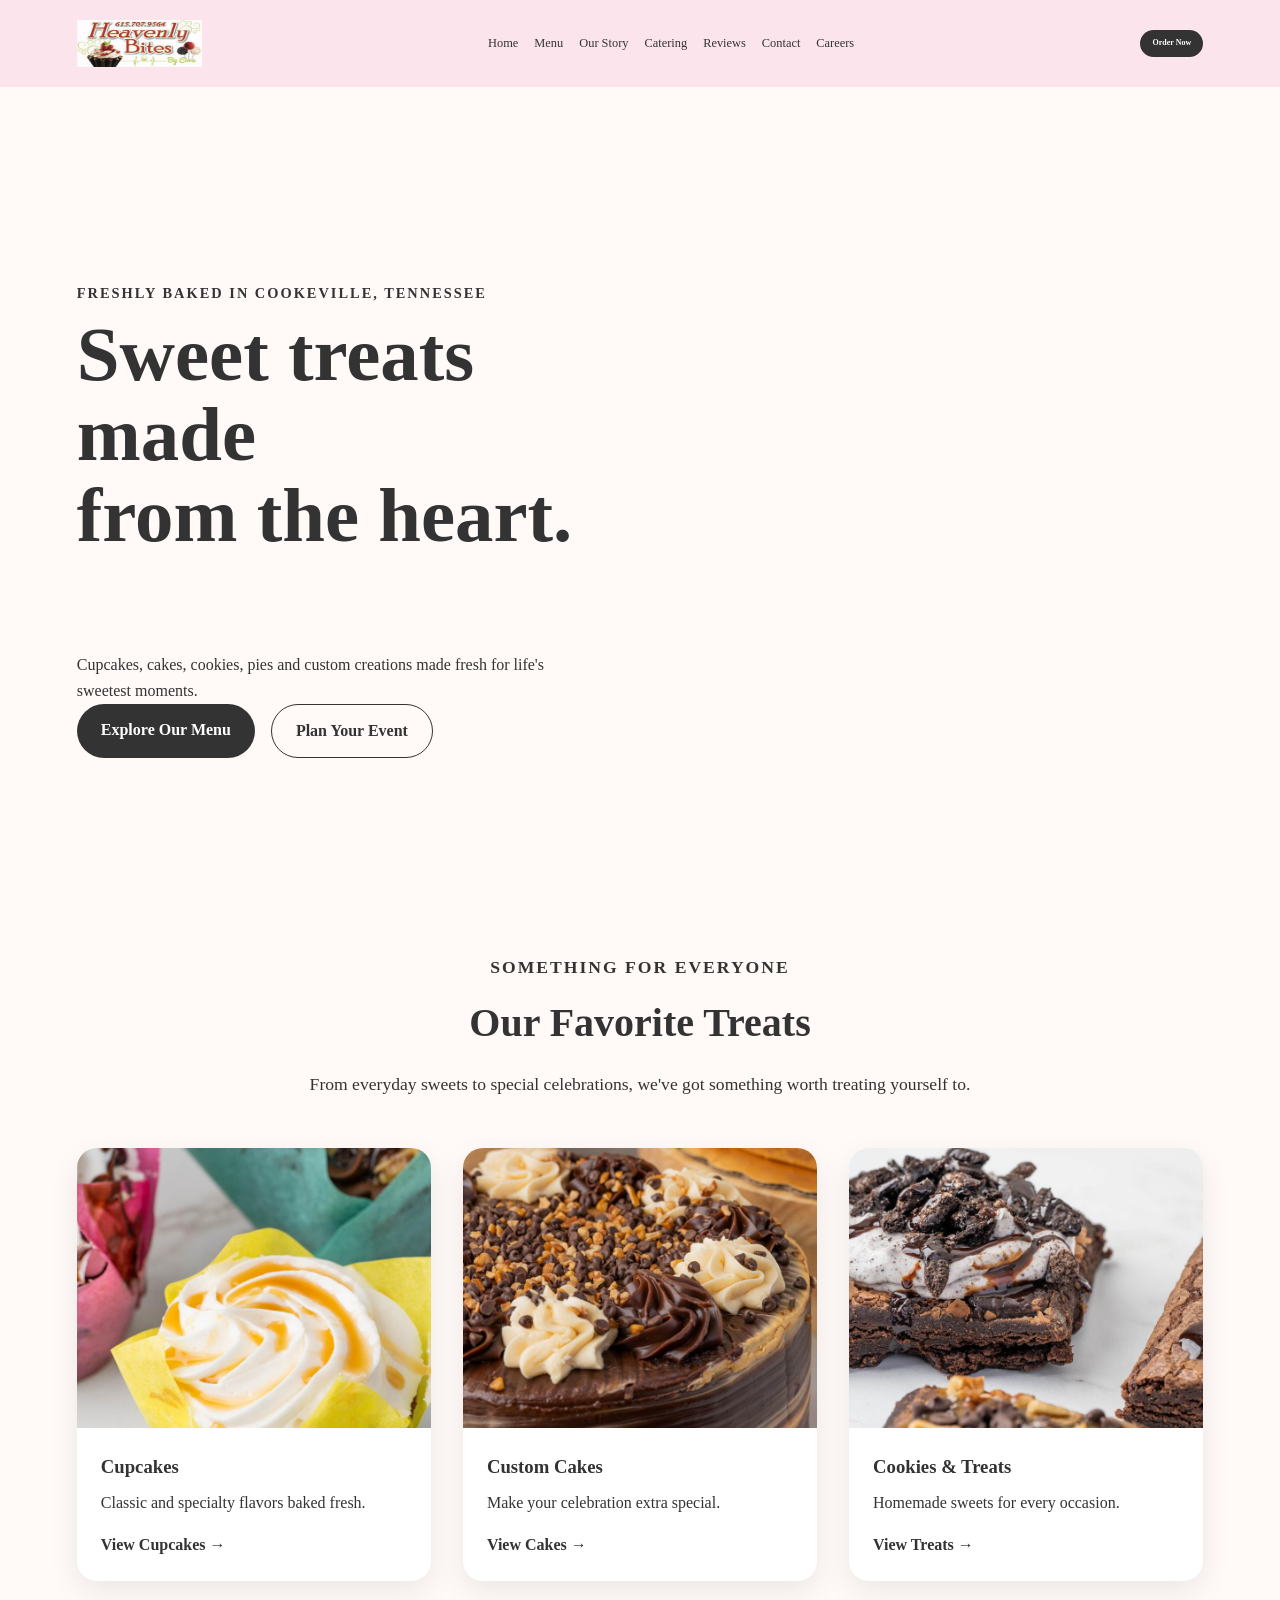
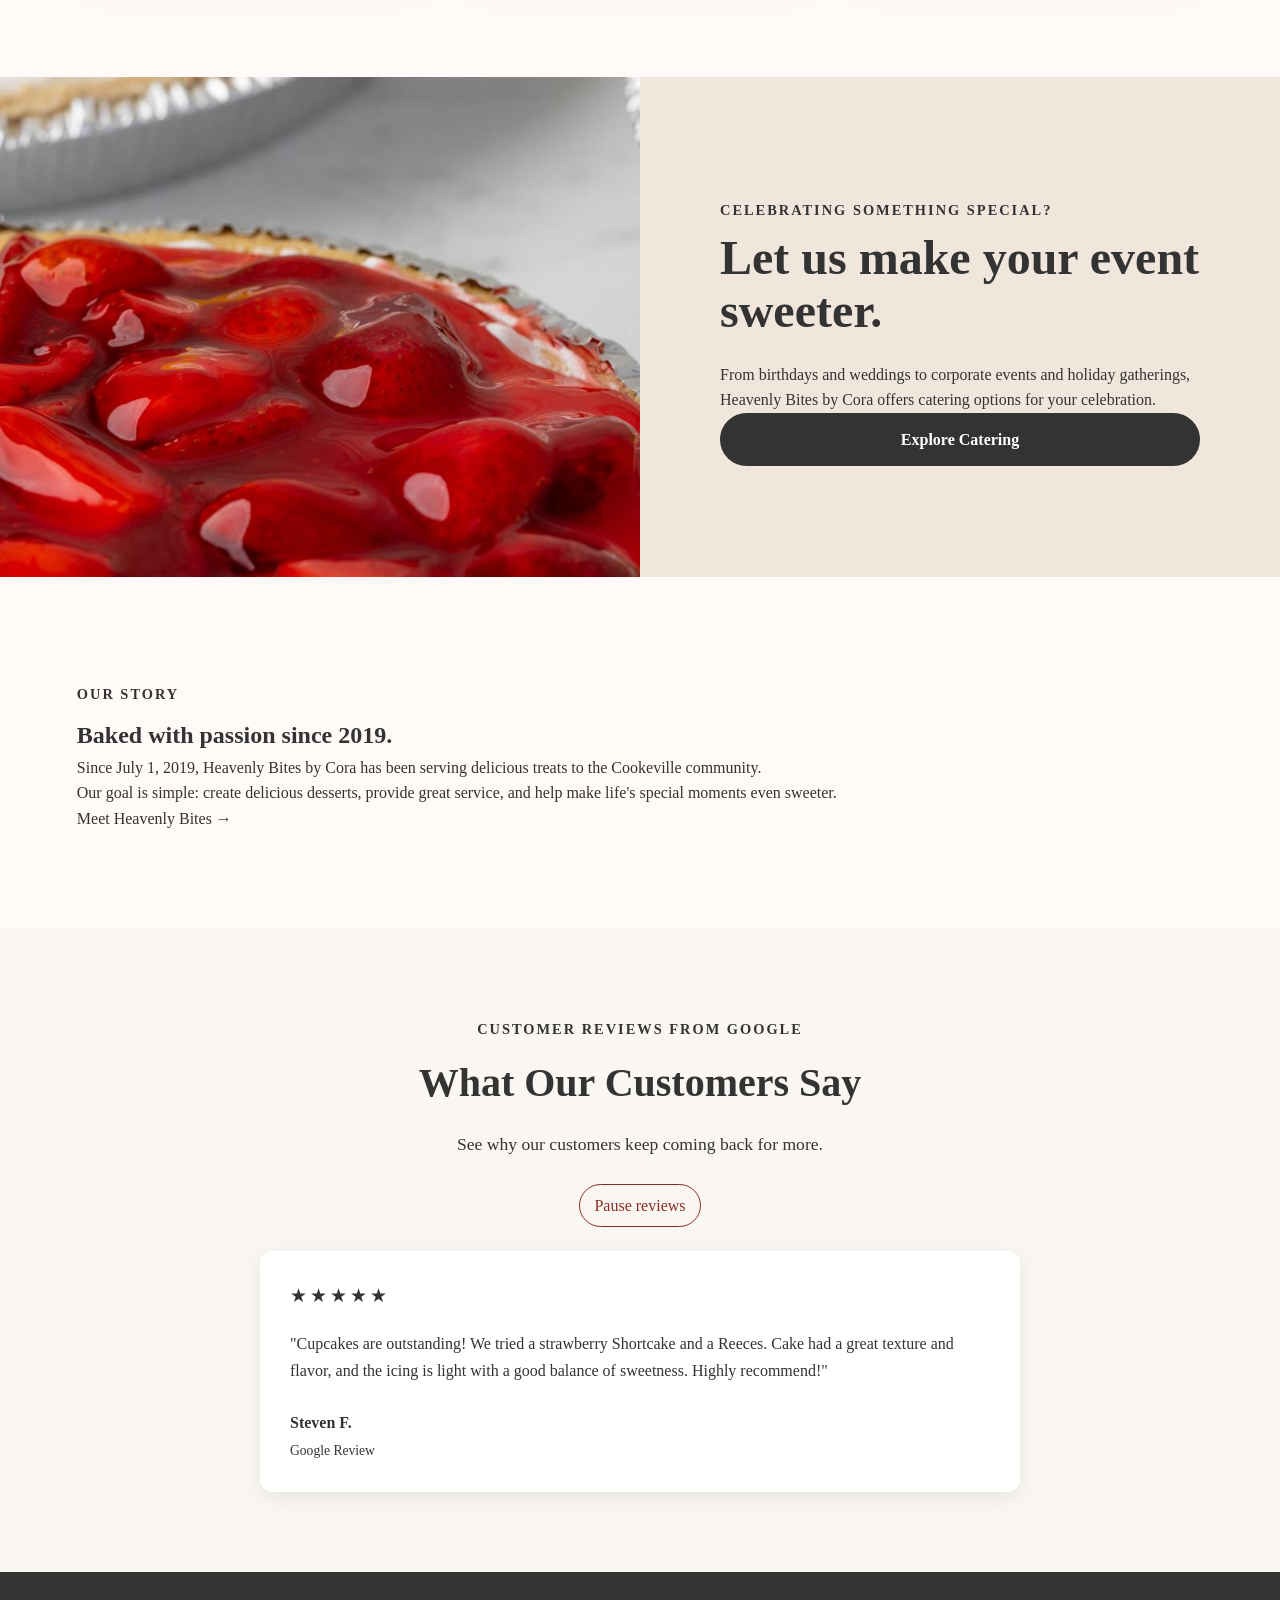
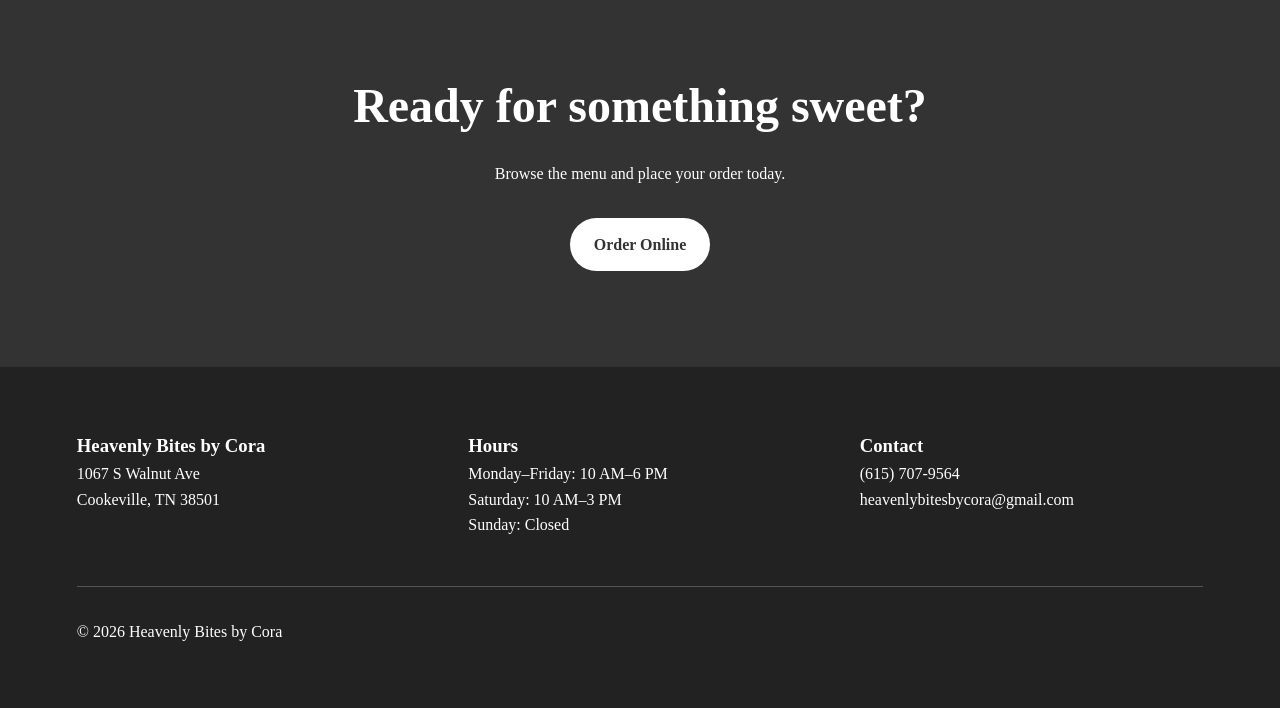
==== index.html @ 3975b00e "UX updated" ====
<!doctype html>
<html lang="en">
  <head>
    <meta charset="UTF-8" />
    <meta name="viewport" content="width=device-width, initial-scale=1.0" />
    <title>Heavenly Bites by Cora | Cookeville, TN</title>
    <meta
      name="description"
      content="Fresh cupcakes, cakes, cookies, pies and custom desserts from Heavenly Bites by Cora in Cookeville, Tennessee."
    />
    <link rel="stylesheet" href="css/style.css" />
  </head>
  <body>
    <!-- Navigation -->
    <header class="navbar">
      <a href="index.html" class="logo">
        <img src="assets/images/logo-1.png" alt="Heavenly Bites by Cora Logo" />
      </a>
      <button class="menu-button" aria-label="Open navigation menu">☰</button>
      <nav>
        <a href="index.html" class="active">Home</a>
        <a href="menu.html">Menu</a>
        <a href="about.html">Our Story</a>
        <a href="catering.html">Catering</a>
        <a href="index.html#reviews">Reviews</a>
        <a href="index.html#contact">Contact</a>
        <a href="careers.html">Careers</a>
      </nav>
      <a href="menu.html" class="btn btn-primary">Order Now</a>
    </header>
    <!-- Hero Section -->
    <main>
      <section class="hero">
        <div class="hero-content">
          <p class="eyebrow">Freshly baked in Cookeville, Tennessee</p>
          <h1>
            Sweet treats made
            <span>from the heart.</span>
          </h1>
          <p>
            Cupcakes, cakes, cookies, pies and custom creations made fresh for
            life's sweetest moments.
          </p>
          <div class="hero-buttons">
            <a href="#menu" class="btn btn-primary"> Explore Our Menu </a>
            <a href="#catering" class="btn btn-secondary"> Plan Your Event </a>
          </div>
        </div>
        <div class="hero-image">
          <video autoplay muted loop playsinline>
            <source src="assets/videos/hero.mp4.mp4" type="video/mp4" />
            Your browser does not support the video tag.
          </video>
        </div>
      </section>
      <!-- Featured Products -->
      <section id="menu" class="section">
        <div class="section-heading">
          <p class="eyebrow">Something for everyone</p>
          <h2>Our Favorite Treats</h2>
          <p>
            From everyday sweets to special celebrations, we've got something
            worth treating yourself to.
          </p>
        </div>
        <div class="product-grid">
          <article class="product-card">
            <img src="/assets/images/cupcake-image-1.jpg" alt="Assorted cupcakes" />
            <div class="product-content">
              <h3>Cupcakes</h3>
              <p>Classic and specialty flavors baked fresh.</p>
              <a href="menu.html"> View Cupcakes → </a>
            </div>
          </article>
          <article class="product-card">
            <img src="/assets/images/resese-cake-1.jpg" alt="Decorated celebration cake" />
            <div class="product-content">
              <h3>Custom Cakes</h3>
              <p>Make your celebration extra special.</p>
              <a href="menu.html"> View Cakes → </a>
            </div>
          </article>
          <article class="product-card">
            <img src="/assets/images/cookies-img-1.jpg" alt="Fresh bakery cookies" />
            <div class="product-content">
              <h3>Cookies & Treats</h3>
              <p>Homemade sweets for every occasion.</p>
              <a href="menu.html"> View Treats → </a>
            </div>
          </article>
        </div>
      </section>
      <!-- Catering -->
      <section id="catering" class="catering">
        <div class="catering-image">
          <img
            src="/assets/images/cherry-cheesecake-1.jpg"
            alt="Desserts prepared for a catered event"
          />
        </div>
        <div class="catering-content">
          <p class="eyebrow">Celebrating something special?</p>
          <h2>Let us make your event sweeter.</h2>
          <p>
            From birthdays and weddings to corporate events and holiday
            gatherings, Heavenly Bites by Cora offers catering options for your
            celebration.
          </p>
          <a href="catering.html" class="btn btn-primary"> Explore Catering </a>
        </div>
      </section>
      <!-- Our Story -->
      <section id="about" class="about section">
        <div class="about-content">
          <p class="eyebrow">Our Story</p>
          <h2>Baked with passion since 2019.</h2>
          <p>
            Since July 1, 2019, Heavenly Bites by Cora has been serving
            delicious treats to the Cookeville community.
          </p>
          <p>
            Our goal is simple: create delicious desserts, provide great
            service, and help make life's special moments even sweeter.
          </p>
          <a href="about.html"> Meet Heavenly Bites → </a>
        </div>
      </section>
      <!-- Reviews -->
 <section class="reviews" id="reviews">
    <div class="reviews-container">

        <div class="section-heading">
            <span class="eyebrow">Customer Reviews from Google</span>
            <h2>What Our Customers Say</h2>
            <p>See why our customers keep coming back for more.</p>
        </div>

        <div class="reviews-grid">

            <article class="review-card">
                <div class="stars" aria-label="5 out of 5 stars">
                    ★★★★★
                </div>

                <p class="review-text">
                    "Cupcakes are outstanding! We tried a strawberry
                    Shortcake and a Reeces. Cake had a great texture
                    and flavor, and the icing is light with a good
                    balance of sweetness. Highly recommend!"
                </p>

                <div class="review-author">
                    <strong>Steven F.</strong>
                    <span>Google Review</span>
                </div>
            </article>


            <article class="review-card">
                <div class="stars" aria-label="5 out of 5 stars">
                    ★★★★★
                </div>

                <p class="review-text">
                    "So fresh, SO good, great prices and service!
                    Strawberry cheesecake and apple crisp mini pie
                    exceeded our expectations - cannot wait to try
                    the cupcakes."
                </p>

                <div class="review-author">
                    <strong>Barbara P.</strong>
                    <span>Google Review</span>
                </div>
            </article>


            <article class="review-card">
                <div class="stars" aria-label="5 out of 5 stars">
                    ★★★★★
                </div>

                <p class="review-text">
                    "This place is awesome! You have to be aware or
                    you will drive right past it. The cupcakes are
                    absolutely delicious. Light and fluffy with just
                    the right amount of icing. My new secret getaway."
                </p>

                <div class="review-author">
                    <strong>Furlandus J.</strong>
                    <span>Google Review</span>
                </div>
            </article>


            <article class="review-card">
                <div class="stars" aria-label="5 out of 5 stars">
                    ★★★★★
                </div>

                <p class="review-text">
                    "We've only had the cupcakes there so far and they
                    are AMAZING!! Super clean space with a huge variety
                    of yummy treats! My daughter and I met the owner and
                    her mom. Super sweet ladies! We will def be back!"
                </p>

                <div class="review-author">
                    <strong>Jill W.</strong>
                    <span>Google Review</span>
                </div>
            </article>


            <article class="review-card">
                <div class="stars" aria-label="5 out of 5 stars">
                    ★★★★★
                </div>

                <p class="review-text">
                    "The best customer experience and has some great
                    tasting treats for everyone. You name it she can
                    pretty much create it. I had the perfect colors
                    for my birthday party decorated here. Prices are
                    affordable."
                </p>

                <div class="review-author">
                    <strong>Ella SO.</strong>
                    <span>Google Review</span>
                </div>
            </article>

        </div>

    </div>
</section>
      <!-- Order CTA -->
      <section id="order" class="order-cta">
        <h2>Ready for something sweet?</h2>
        <p>Browse the menu and place your order today.</p>
        <a href="/menu.html" class="btn btn-light"> Order Online </a>
      </section>
    </main>
    <!-- Footer -->
    <footer id="contact">
      <div class="footer-content">
        <div>
          <h3>Heavenly Bites by Cora</h3>
          <p>
            1067 S Walnut Ave<br />
            Cookeville, TN 38501
          </p>
        </div>
        <div>
          <h3>Hours</h3>
          <p>
            Monday–Friday: 10 AM–6 PM<br />
            Saturday: 10 AM–3 PM<br />
            Sunday: Closed
          </p>
        </div>
        <div>
          <h3>Contact</h3>
          <p>(615) 707-9564</p>
          <p>heavenlybitesbycora@gmail.com</p>
        </div>
      </div>
      <p class="copyright">© 2026 Heavenly Bites by Cora</p>
    </footer>
    <script src="js/script.js"></script>
    <script>
      // =========================
      // Header Scroll Effect
      // =========================
      const header = document.querySelector(".navbar");
      if (header) {
        window.addEventListener("scroll", () => {
          header.classList.toggle("scrolled", window.scrollY > 20);
        });
      }
      // =========================
      // Menu Page Filtering
      // =========================
      const menuFilters = document.querySelectorAll(".menu-filter");
      const menuItems = document.querySelectorAll(".menu-item");
      if (menuFilters.length > 0) {
        menuFilters.forEach((filter) => {
          filter.addEventListener("click", () => {
            const category = filter.dataset.category;
            menuFilters.forEach((button) => {
              button.classList.remove("active");
            });
            filter.classList.add("active");
            menuItems.forEach((item) => {
              if (category === "all" || item.dataset.category === category) {
                item.style.display = "block";
              } else {
                item.style.display = "none";
              }
            });
          });
        });
      }
    </script>
  </body>
</html>
---- css/style.css ----
/* ========================= Base ========================= */

* {
    margin: 0;
    padding: 0;
    box-sizing: border-box;
    font-family: Georgia, "Times New Roman", serif;
}

html {
    scroll-behavior: smooth;
}

body {
    line-height: 1.6;
    color: #333;
    background: #fffaf7;
}

img {
    width: 100%;
    display: block;
}

a {
    text-decoration: none;
    color: inherit;
}


/* ========================= Navigation ========================= */

.navbar {
    display: flex;
    align-items: center;
    justify-content: space-between;

    padding: 1.25rem 6%;
    width: 100%;
    margin: 0 auto;
    border-radius: 0;

    background: #fce4ec;

    position: sticky;
    top: 0;
    z-index: 1000;
    transition:
        width .35s ease,
        margin .35s ease,
        padding .35s ease,
        border-radius .35s ease,
        box-shadow .35s ease;
}

.logo {
    display: flex;
    align-items: center;
    gap: .375rem;
    font-size: .7rem;
    font-weight: 700;
}

.logo img {
    width: 125px;
    height: 47px;
}

.logo span {
    font-family: Georgia, "Times New Roman", serif;
    font-size: .6rem;
    font-weight: 700;
    line-height: 1.3;
    font-style: italic;
    color: #8b2d24;
    text-shadow: 1px 1px #f4e6b0;
}

.logo span small {
    font-size: 50%;
}

.menu-button {
    display: none;
    padding: 0;
    border: 0;
    background: transparent;
    color: #000;
    opacity: 1;
    font-size: 1.5rem;
    line-height: 1;
}

nav {
    display: flex;
    gap: 1rem;
}

.navbar nav a {
    font-size: .775rem;
}

nav a:hover {
    opacity: .6;
}

@media (min-width: 801px) {
    .navbar > nav {
        flex: 1;
        justify-content: center;
    }
}

.navbar.scrolled {
    border-radius: 18px;
    box-shadow: 0 5px 20px rgba(0, 0, 0, 0.08);
}


/* ========================= Buttons ========================= */

.btn {
    display: inline-block;
    padding: .85rem 1.5rem;
    border-radius: 50px;

    font-weight: 600;

    transition: .2s ease;
}

.navbar .btn {
    padding: .425rem .75rem;
    font-size: .5rem;
}

.btn-primary {
    background: #333;
    color: white;
    text-align: center;
}

.btn-primary:hover {
    transform: translateY(-2px);
}

.btn-secondary {
    border: 1px solid #333;
}

.btn-light {
    background: white;
    color: #333;
}


/* ========================= Hero ========================= */

.hero {
    min-height: 80vh;

    display: grid;
    grid-template-columns: 1fr 1fr;

    align-items: center;
    gap: 4rem;

    padding: 5rem 6%;
}

.hero-content {
    max-width: 600px;
}

.eyebrow {
    letter-spacing: .12em;
    font-size: .75rem;
    font-weight: 700;
    margin-bottom: 1rem;
    padding-top: 10px;
}

.hero h1 {
    font-size: clamp(3rem, 6vw, 5.5rem);
    line-height: 1.05;
    margin-bottom: 1.5rem;
}

.hero h1 span {
    display: block;
}

.hero p {
    max-width: 500px;
    margin-top: 6rem;
    
}

.hero-buttons {
    display: flex;
    gap: 1rem;
    flex-wrap: wrap;
}

.hero-image img,
.hero-image video {
    display: block;
    width: 100%;
    height: 600px;
    object-fit: cover;
    border-radius: 30px;
}

.about-hero-box {
    max-width: 800px;
    margin: 2rem auto;
    padding: 2rem;
    background: #fff;
    border: 1px solid #000;
    border-radius: 20px;
}
.menu-hero-box {
    max-width: 800px;
    margin: 2rem auto;
    padding: 2rem;
    background: #fff;
    border: 1px solid #000;
    border-radius: 20px;
}
.catering-hero-box {
    max-width: 800px;
    margin: 2rem auto;
    padding: 2rem;
    background: #fff;
    border: 1px solid #000;
    border-radius: 20px;
}

/* ========================= Sections ========================= */

.section {
    padding: 6rem 6%;
}

.catering-intro {
    padding-top: 2rem;
}

.section-heading {
    max-width: 650px;
    margin-bottom: 3rem;
}

.section-heading h2 {
    font-size: 3rem;
    margin-bottom: 1rem;
}
.catering-form {
    max-width: 600px;
    margin: 2rem auto;
    padding: 2rem;
    background: #fff;
    border: 1px solid #000;
    border-radius: 20px;
}

.catering-form input,
.catering-form select,
.catering-form textarea {
    display: block;
    width: 100%;
    box-sizing: border-box;
}
/* =========================
   REVIEWS SECTION
========================= */
.reviews {
    padding: 80px 20px;
    background: #faf7f2;
}
.reviews-container {
    max-width: 1200px;
    margin: 0 auto;
}
.section-heading {
    text-align: center;
    max-width: 700px;
    margin: 0 auto 50px;
}
.eyebrow {
    display: block;
    margin-bottom: 10px;
    font-size: 0.9rem;
    font-weight: 700;
    letter-spacing: 2px;
    text-transform: uppercase;
}
.section-heading h2 {
    margin-bottom: 15px;
    font-size: 2.5rem;
}
.section-heading p {
    font-size: 1.1rem;
}
/* REVIEW GRID */
.reviews-grid {
    display: grid;
    grid-template-columns: repeat(3, 1fr);
    gap: 25px;
}

.reviews-grid.is-carousel {
    max-width: 760px;
    margin: 0 auto;
    grid-template-columns: minmax(0, 1fr);
}

.reviews-grid.is-carousel .review-card {
    grid-area: 1 / 1;
    opacity: 0;
    pointer-events: none;
    transform: translateX(110%);
    transition:
        opacity .6s ease,
        transform .6s ease,
        box-shadow .3s ease;
}

.reviews-grid.is-carousel .review-card.is-active {
    opacity: 1;
    pointer-events: auto;
    transform: translateX(0);
}

.reviews-grid.is-carousel .review-card.is-leaving {
    opacity: 0;
    transform: translateX(-110%);
}

.reviews-grid.is-carousel .review-card:hover {
    transform: translateX(0);
}

.review-carousel-toggle {
    display: block;
    margin: -1.5rem auto 1.5rem;
    padding: .5rem .9rem;
    border: 1px solid #8b2d24;
    border-radius: 999px;
    background: transparent;
    color: #8b2d24;
    cursor: pointer;
    font: inherit;
}

.review-carousel-toggle:focus-visible {
    outline: 2px solid #8b2d24;
    outline-offset: 3px;
}

@media (prefers-reduced-motion: reduce) {
    .reviews-grid.is-carousel .review-card {
        transition: none;
    }
}

/* REVIEW CARD */
.review-card {
    padding: 30px;
    background: #ffffff;
    border-radius: 12px;
    box-shadow: 0 5px 20px rgba(0, 0, 0, 0.08);
    transition: transform 0.3s ease,
                box-shadow 0.3s ease;
}
.review-card:hover {
    transform: translateY(-5px);
    box-shadow: 0 10px 30px rgba(0, 0, 0, 0.12);
}
/* STARS */
.stars {
    margin-bottom: 18px;
    font-size: 1.2rem;
    letter-spacing: 3px;
}
/* REVIEW TEXT */
.review-text {
    margin-bottom: 25px;
    line-height: 1.7;
    font-size: 1rem;
}
/* AUTHOR */
.review-author {
    display: flex;
    flex-direction: column;
    gap: 5px;
}

.review-author strong {
    font-size: 1rem;
}

.review-author span {
    font-size: 0.85rem;
}
/* =========================
   RESPONSIVE DESIGN
========================= */

@media (max-width: 900px) {

    .reviews-grid {
        grid-template-columns: repeat(2, 1fr);
    }

}


@media (max-width: 600px) {

    .reviews {
        padding: 60px 15px;
    }

    .section-heading h2 {
        font-size: 2rem;
    }

    .reviews-grid {
        grid-template-columns: 1fr;
    }

}

/* ========================= Product Cards ========================= */

.product-grid {
    display: grid;
    grid-template-columns:
        repeat(3, 1fr);

    gap: 2rem;
}

.product-card {
    background: white;
    border-radius: 20px;
    overflow: hidden;

    box-shadow:
        0 10px 30px rgba(0, 0, 0, .08);
}

.product-card img {
    height: 280px;
    object-fit: cover;
}

.product-content {
    padding: 1.5rem;
}

.product-content h3 {
    margin-bottom: .5rem;
}

.product-content a {
    display: inline-block;
    margin-top: 1rem;
    font-weight: 700;
}

.menu-grid {
    display: grid;
    grid-template-columns: repeat(auto-fit, minmax(min(100%, 260px), 320px));
    justify-content: start;
    gap: 1.5rem;
}

.menu-section .section-heading,
.menu-section .menu-grid {
    width: 88%;
    max-width: 1008px;
    margin-right: auto;
    margin-left: auto;
}

.menu-item {
    display: flex;
    flex-direction: column;
    overflow: hidden;
    background: #fff;
    border-radius: 16px;
    box-shadow: 0 10px 30px rgba(0, 0, 0, .08);
}

.menu-item img {
    width: 100%;
    height: 220px;
    object-fit: cover;
}

.menu-item-content {
    display: flex;
    flex: 1;
    flex-direction: column;
    padding: 1.25rem;
}

.menu-item-actions {
    display: flex;
    gap: .5rem;
    margin-top: auto;
    padding-top: 1rem;
}

.menu-item-actions > * {
    flex: 1 1 0;
    min-width: 0;
    min-height: 3rem;
    display: flex;
    align-items: center;
    justify-content: center;
    margin: 0;
    padding: .5rem;
    border: 0;
    border-radius: 999px;
    background: #fce4ec;
    color: #333;
    cursor: pointer;
    font: inherit;
    font-size: .8rem;
    font-weight: 700;
    line-height: 1.2;
    text-align: center;
    text-decoration: none;
    transition: background-color .2s ease, transform .2s ease;
}

.menu-item-actions > *:hover {
    background: #f8cbd9;
    transform: translateY(-1px);
}

.order-add-button {
    border: 0;
    border-radius: 999px;
    background: #fce4ec;
    color: #333;
    cursor: pointer;
    font-size: .9rem;
    font-weight: 700;
    padding: .75rem 1rem;
    text-align: center;
    transition: background-color .2s ease, transform .2s ease;
}

.order-add-button:hover {
    background: #f8cbd9;
    transform: translateY(-1px);
}

.order-modal {
    position: fixed;
    inset: 0;
    width: min(92vw, 460px);
    max-width: none;
    max-height: 90vh;
    margin: auto;
    padding: 0;
    overflow: auto;
    border: 0;
    border-radius: 20px;
    box-shadow: 0 18px 60px rgba(0, 0, 0, .3);
}

.order-modal::backdrop {
    background: rgba(0, 0, 0, .6);
}

.order-modal-content {
    display: flex;
    flex-direction: column;
    gap: 1rem;
    padding: 1.5rem;
}

.order-modal-image {
    width: 100%;
    height: 240px;
    border-radius: 12px;
    object-fit: cover;
}

.order-modal-content h2 {
    padding-right: 2rem;
}

.order-modal-price {
    font-weight: 700;
}

.order-modal-close,
.order-cart-close {
    border: 0;
    background: transparent;
    color: #333;
    cursor: pointer;
    font-size: 1.75rem;
    line-height: 1;
}

.order-modal-close {
    position: absolute;
    top: .75rem;
    right: .75rem;
}

.order-quantity {
    width: 6rem;
    padding: .5rem;
    border: 1px solid #777;
    border-radius: 6px;
    font: inherit;
}

.order-flavor-field,
.order-baked-good-field {
    display: grid;
    gap: .5rem;
}

.order-flavor-field[hidden],
.order-baked-good-field[hidden] {
    display: none;
}

.order-flavor-field select,
.order-baked-good-field select {
    width: 100%;
    padding: .6rem;
    border: 1px solid #777;
    border-radius: 6px;
    background: #fff;
    font: inherit;
}

.order-add-button {
    margin-top: .5rem;
}

.order-cart-toggle {
    position: fixed;
    right: 1.5rem;
    bottom: 1.5rem;
    z-index: 1001;
    padding: .85rem 1.25rem;
    border: 0;
    border-radius: 999px;
    background: #fce4ec;
    color: #333;
    box-shadow: 0 5px 20px rgba(0, 0, 0, .2);
    cursor: pointer;
    font: inherit;
    font-weight: 700;
}

.order-cart {
    position: fixed;
    right: 1.5rem;
    bottom: 5.5rem;
    z-index: 1001;
    width: min(92vw, 380px);
    max-height: min(70vh, 560px);
    padding: 1.25rem;
    overflow: auto;
    border: 1px solid #ddd;
    border-radius: 16px;
    background: #fff;
    box-shadow: 0 10px 40px rgba(0, 0, 0, .2);
}

.order-cart[hidden] {
    display: none;
}

.order-cart-header,
.order-cart-item {
    display: flex;
    align-items: flex-start;
    justify-content: space-between;
    gap: 1rem;
}

.order-cart-header {
    margin-bottom: 1rem;
}

.order-cart-item {
    padding: .75rem 0;
    border-bottom: 1px solid #eee;
}

.order-cart-item h3 {
    font-size: 1rem;
}

.order-cart-item p,
.order-cart-note {
    font-size: .875rem;
}

.order-cart-remove {
    border: 0;
    background: none;
    color: #8b2d24;
    cursor: pointer;
    font: inherit;
    text-decoration: underline;
}

.order-cart-total {
    margin-top: 1rem;
    font-weight: 700;
}

.order-cart-note {
    margin-top: .5rem;
}

.order-checkout-button,
.checkout-start-button {
    width: 100%;
    margin-top: 1rem;
    padding: .75rem 1rem;
    border: 0;
    border-radius: 999px;
    background: #fce4ec;
    color: #333;
    cursor: pointer;
    font: inherit;
    font-weight: 700;
}

.order-checkout-button:disabled {
    cursor: not-allowed;
    opacity: .55;
}

.checkout-modal {
    position: fixed;
    inset: 0;
    width: min(92vw, 320px);
    max-width: none;
    max-height: 90vh;
    margin: auto;
    padding: 0;
    overflow: auto;
    border: 0;
    border-radius: 16px;
    box-shadow: 0 18px 60px rgba(0, 0, 0, .25);
}

.checkout-modal::backdrop {
    background: rgba(0, 0, 0, .4);
}

.checkout-modal-content {
    display: flex;
    flex-direction: column;
    gap: 1rem;
    padding: 1.25rem;
}

.checkout-modal-content h2 {
    padding-right: 1.5rem;
    font-size: 1.5rem;
}

.checkout-modal-close {
    position: absolute;
    top: .65rem;
    right: .65rem;
    border: 0;
    background: transparent;
    color: #333;
    cursor: pointer;
    font-size: 1.5rem;
    line-height: 1;
}

.checkout-options {
    display: grid;
    gap: .5rem;
    border: 0;
}

.checkout-options legend {
    margin-bottom: .5rem;
    font-weight: 700;
}

.checkout-options label {
    display: flex;
    align-items: flex-start;
    gap: .5rem;
}

.checkout-options input {
    margin-top: .3rem;
    accent-color: #d76b91;
}

.checkout-schedule,
.checkout-address {
    display: grid;
    gap: .5rem;
}

.checkout-schedule[hidden],
.checkout-address[hidden],
.schedule-pickup-option[hidden] {
    display: none;
}

.checkout-schedule input,
.checkout-address input {
    width: 100%;
    padding: .5rem;
    border: 1px solid #777;
    border-radius: 6px;
    font: inherit;
}

.checkout-message {
    font-size: .875rem;
}

.checkout-start-button:hover,
.order-checkout-button:not(:disabled):hover {
    background: #f8cbd9;
}


/* ========================= Catering ========================= */

.catering {
    display: grid;
    grid-template-columns: 1fr 1fr;

    background: #f1e6dc;
}

.catering-image img {
    height: 500px;
    object-fit: cover;
}

.catering-content {
    padding: 5rem;
    display: flex;
    flex-direction: column;
    justify-content: center;
}

.catering-content h2 {
    font-size: 3rem;
    line-height: 1.1;
    margin-bottom: 1.5rem;
}


/* ========================= Reviews ========================= */

.review-grid {
    display: grid;
    grid-template-columns:
        repeat(3, 1fr);

    gap: 2rem;
}

blockquote {
    background: white;
    padding: 2rem;
    border-radius: 20px;
}

.review-grid blockquote {
    border: 3px solid #000;
}

blockquote p {
    font-size: 1.1rem;
    margin-bottom: 1rem;
}


/* ========================= Order CTA ========================= */

.order-cta {
    text-align: center;
    padding: 6rem 6%;

    background: #333;
    color: white;
}

.order-cta h2 {
    font-size: 3rem;
    margin-bottom: 1rem;
}

.order-cta p {
    margin-bottom: 2rem;
}


/* ========================= Footer ========================= */

footer {
    padding: 4rem 6%;
    background: #222;
    color: white;
}

.footer-content {
    display: grid;
    grid-template-columns:
        repeat(3, 1fr);

    gap: 3rem;
}

.copyright {
    margin-top: 3rem;
    padding-top: 2rem;
    border-top: 1px solid #555;
}


/* ========================= Mobile ========================= */

@media (max-width: 800px) {

    .page-hero h1 {
        font-size: 6rem;
        line-height: 1;
    }

    .navbar {
        flex-wrap: wrap;
        gap: 1rem;
    }

    nav {
        order: 3;
        width: 100%;
        justify-content: center;
        flex-wrap: wrap;
    }

    .hero {
        grid-template-columns: 1fr;
        padding-top: 3rem;
    }

    .hero-image img,
    .hero-image video {
        height: 400px;
    }

    .product-grid,
    .review-grid,
    .footer-content {
        grid-template-columns: 1fr;
    }

    .catering {
        grid-template-columns: 1fr;
    }

    .catering-content {
        padding: 3rem 6%;
    }

}
/* ========================= JavaScript Animations ========================= */

.fade-in {
    opacity: 0;
    transform: translateY(25px);
    transition:
        opacity .6s ease,
        transform .6s ease;
}

.fade-in.visible {
    opacity: 1;
    transform: translateY(0);
}


/* ========================= Scrolling Header ========================= */

.navbar.scrolled {
    box-shadow:
        0 5px 20px rgba(0, 0, 0, .08);
}


/* ========================= Mobile Navigation ========================= */

@media (max-width: 800px) {

    .menu-button {
        display: block;
    }

    nav {
        display: none;
    }

    nav.nav-open {
        display: flex;
        flex-direction: column;
        width: 100%;
    }

}
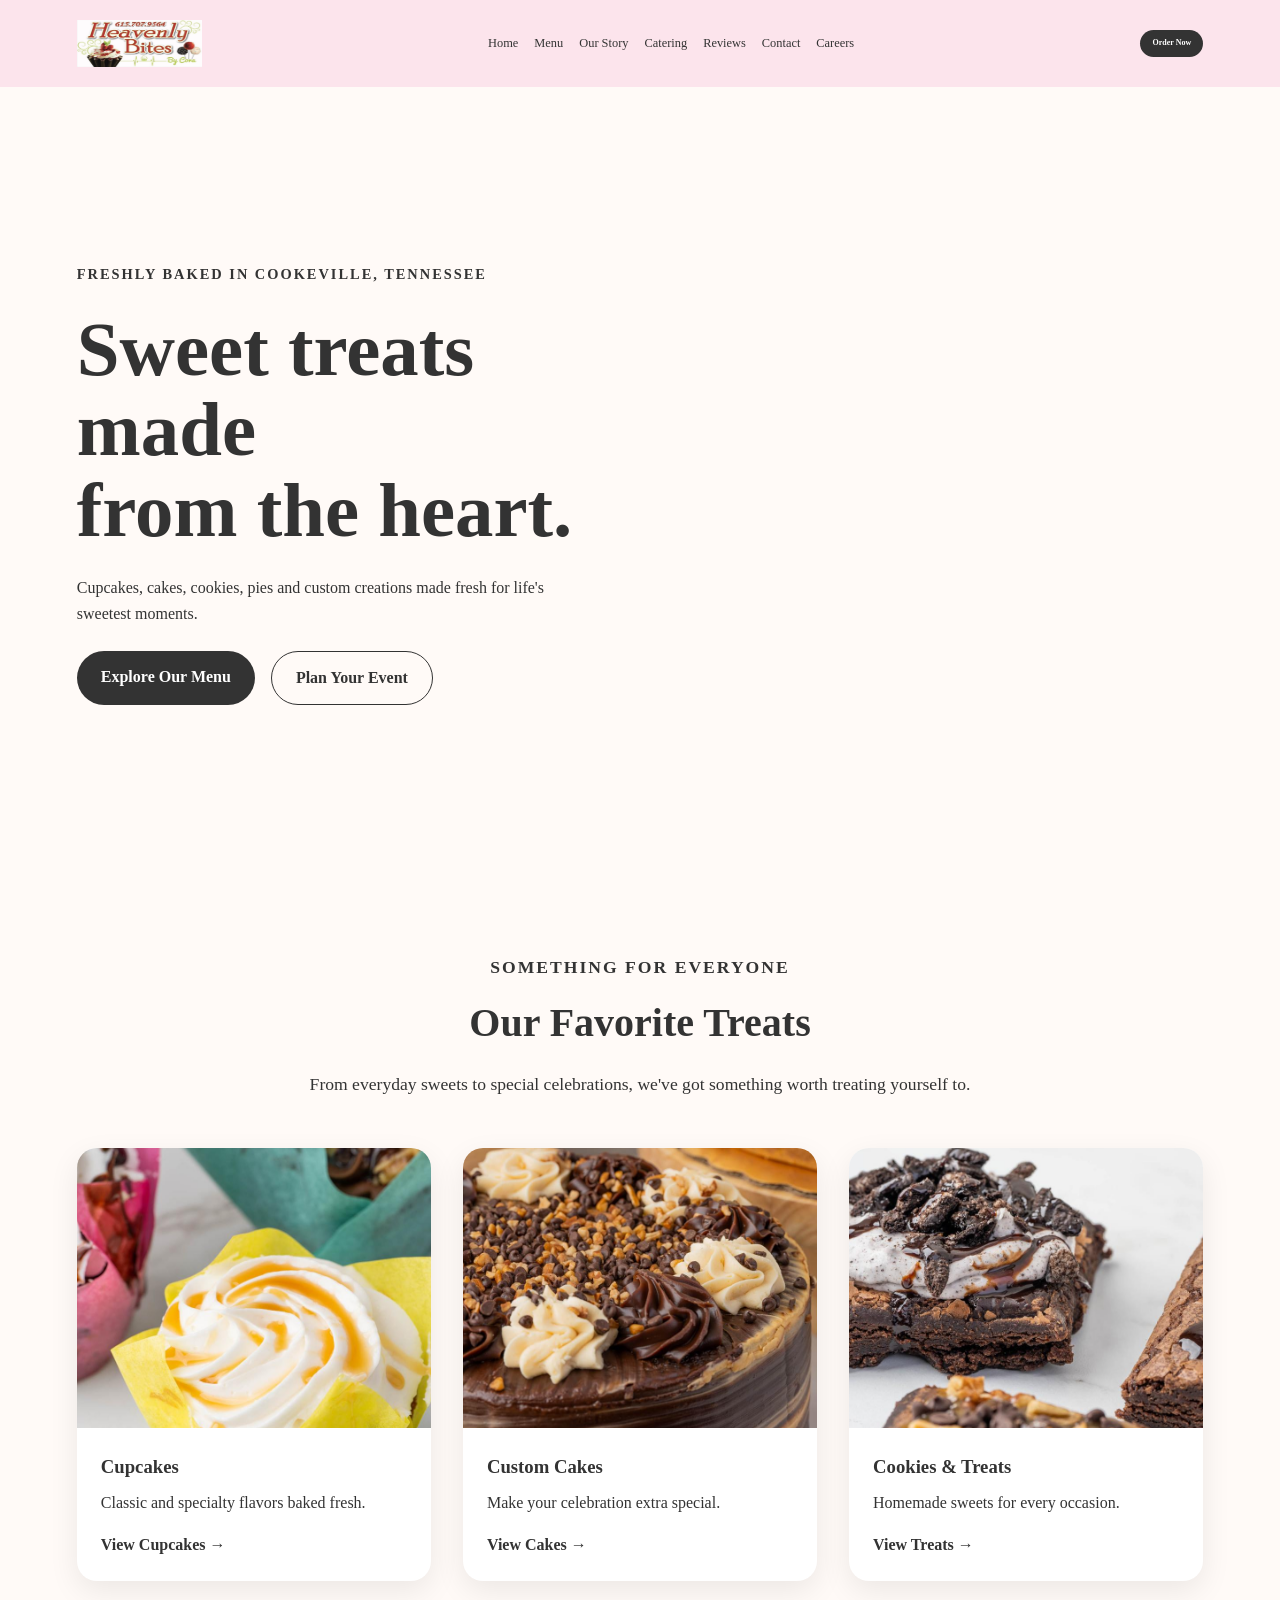
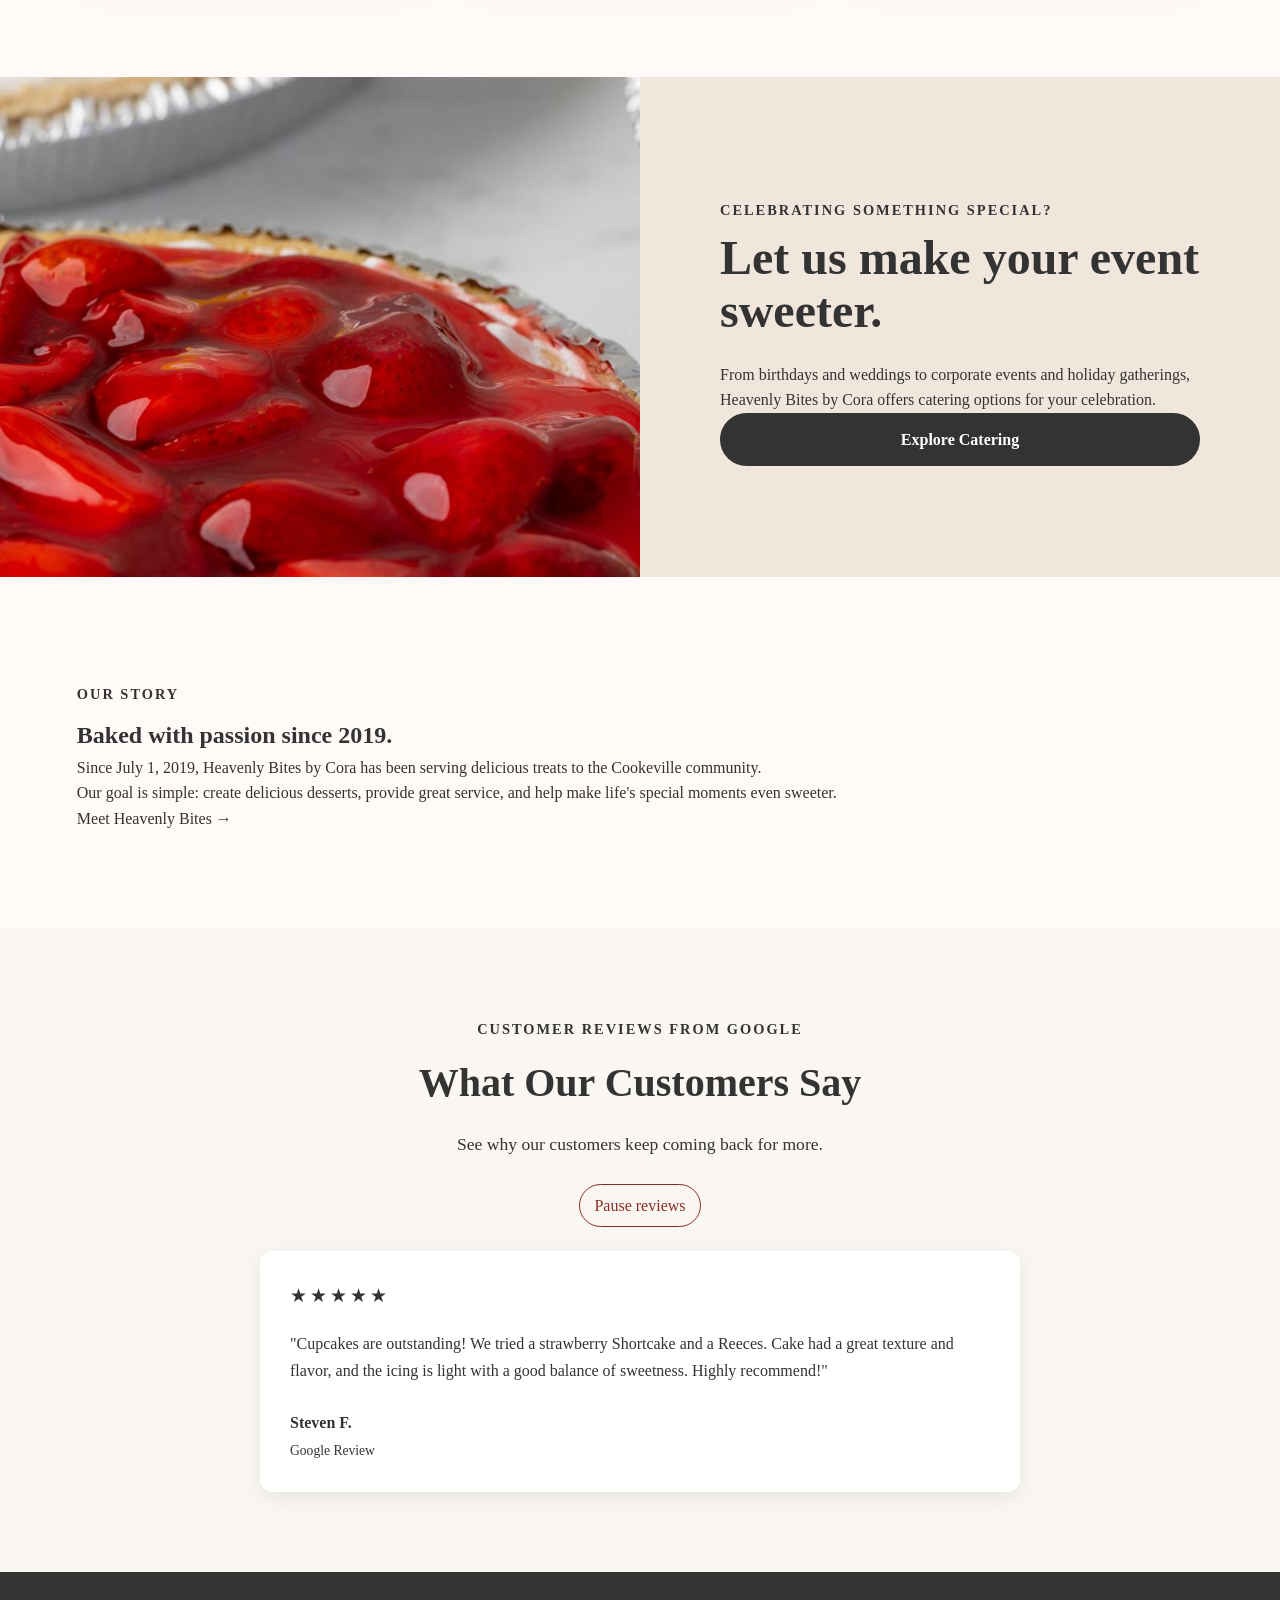
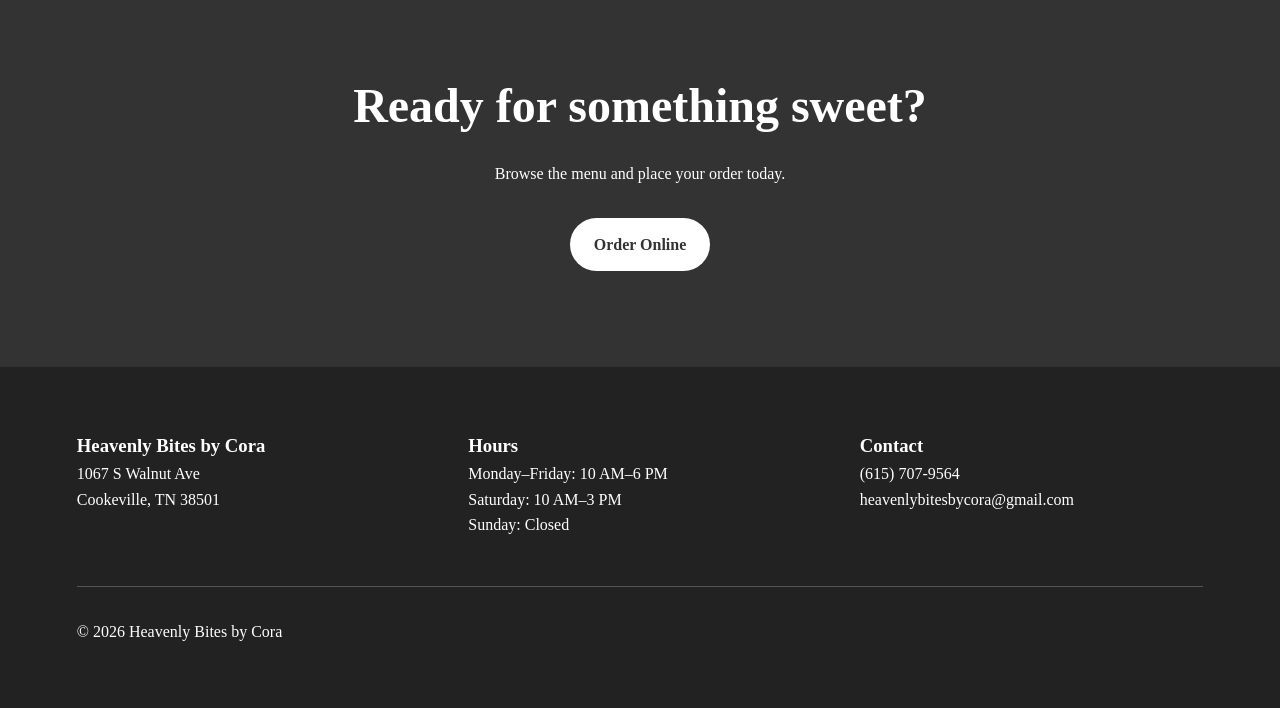
==== commit 297b1314: ""Added new UX"" ====
--- a/index.html
+++ b/index.html
@@ -263,8 +263,8 @@
         </div>
         <div>
           <h3>Contact</h3>
-          <p>(615) 707-9564</p>
-          <p>heavenlybitesbycora@gmail.com</p>
+          <p><a href="tel:+16157079564">(615) 707-9564</a></p>
+          <p><a href="mailto:heavenlybitesbycora@gmail.com">heavenlybitesbycora@gmail.com</a></p>
         </div>
       </div>
       <p class="copyright">© 2026 Heavenly Bites by Cora</p>
--- a/css/style.css
+++ b/css/style.css
@@ -105,7 +105,7 @@
 }
 
 @media (min-width: 801px) {
-    .navbar > nav {
+    .navbar>nav {
         flex: 1;
         justify-content: center;
     }
@@ -158,7 +158,6 @@
 
 .hero {
     min-height: 80vh;
-
     display: grid;
     grid-template-columns: 1fr 1fr;
 
@@ -192,8 +191,8 @@
 
 .hero p {
     max-width: 500px;
-    margin-top: 6rem;
-    
+    margin-top: 1.5rem;
+    margin-bottom: 1.5rem;
 }
 
 .hero-buttons {
@@ -219,6 +218,7 @@
     border: 1px solid #000;
     border-radius: 20px;
 }
+
 .menu-hero-box {
     max-width: 800px;
     margin: 2rem auto;
@@ -227,6 +227,7 @@
     border: 1px solid #000;
     border-radius: 20px;
 }
+
 .catering-hero-box {
     max-width: 800px;
     margin: 2rem auto;
@@ -255,6 +256,7 @@
     font-size: 3rem;
     margin-bottom: 1rem;
 }
+
 .catering-form {
     max-width: 600px;
     margin: 2rem auto;
@@ -271,6 +273,7 @@
     width: 100%;
     box-sizing: border-box;
 }
+
 /* =========================
    REVIEWS SECTION
 ========================= */
@@ -278,15 +281,18 @@
     padding: 80px 20px;
     background: #faf7f2;
 }
+
 .reviews-container {
     max-width: 1200px;
     margin: 0 auto;
 }
+
 .section-heading {
     text-align: center;
     max-width: 700px;
     margin: 0 auto 50px;
 }
+
 .eyebrow {
     display: block;
     margin-bottom: 10px;
@@ -295,13 +301,16 @@
     letter-spacing: 2px;
     text-transform: uppercase;
 }
+
 .section-heading h2 {
     margin-bottom: 15px;
     font-size: 2.5rem;
 }
+
 .section-heading p {
     font-size: 1.1rem;
 }
+
 /* REVIEW GRID */
 .reviews-grid {
     display: grid;
@@ -371,24 +380,28 @@
     border-radius: 12px;
     box-shadow: 0 5px 20px rgba(0, 0, 0, 0.08);
     transition: transform 0.3s ease,
-                box-shadow 0.3s ease;
-}
+        box-shadow 0.3s ease;
+}
+
 .review-card:hover {
     transform: translateY(-5px);
     box-shadow: 0 10px 30px rgba(0, 0, 0, 0.12);
 }
+
 /* STARS */
 .stars {
     margin-bottom: 18px;
     font-size: 1.2rem;
     letter-spacing: 3px;
 }
+
 /* REVIEW TEXT */
 .review-text {
     margin-bottom: 25px;
     line-height: 1.7;
     font-size: 1rem;
 }
+
 /* AUTHOR */
 .review-author {
     display: flex;
@@ -403,6 +416,7 @@
 .review-author span {
     font-size: 0.85rem;
 }
+
 /* =========================
    RESPONSIVE DESIGN
 ========================= */
@@ -514,7 +528,7 @@
     padding-top: 1rem;
 }
 
-.menu-item-actions > * {
+.menu-item-actions>* {
     flex: 1 1 0;
     min-width: 0;
     min-height: 3rem;
@@ -537,7 +551,7 @@
     transition: background-color .2s ease, transform .2s ease;
 }
 
-.menu-item-actions > *:hover {
+.menu-item-actions>*:hover {
     background: #f8cbd9;
     transform: translateY(-1px);
 }
@@ -944,8 +958,7 @@
 @media (max-width: 800px) {
 
     .page-hero h1 {
-        font-size: 6rem;
-        line-height: 1;
+        font-size: clamp(2.5rem, 10vw, 5rem);
     }
 
     .navbar {
@@ -985,6 +998,7 @@
     }
 
 }
+
 /* ========================= JavaScript Animations ========================= */
 
 .fade-in {
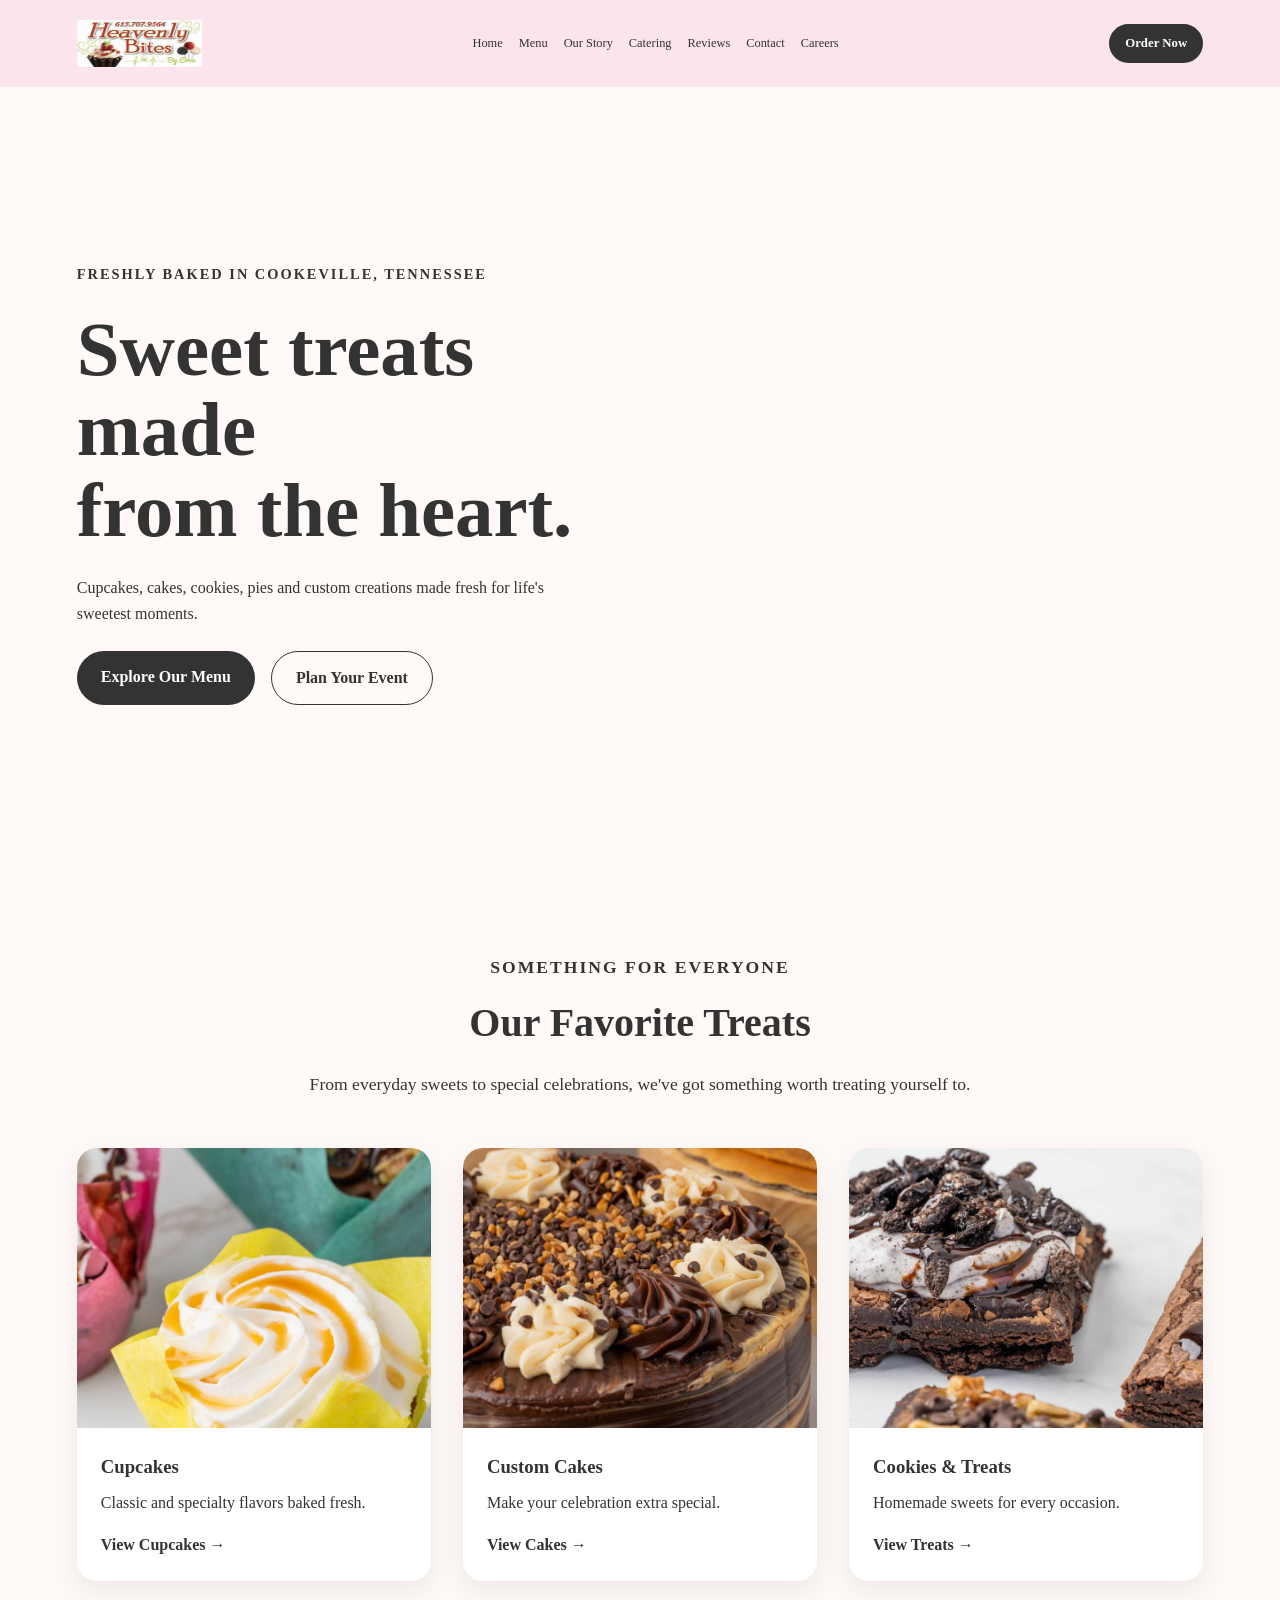
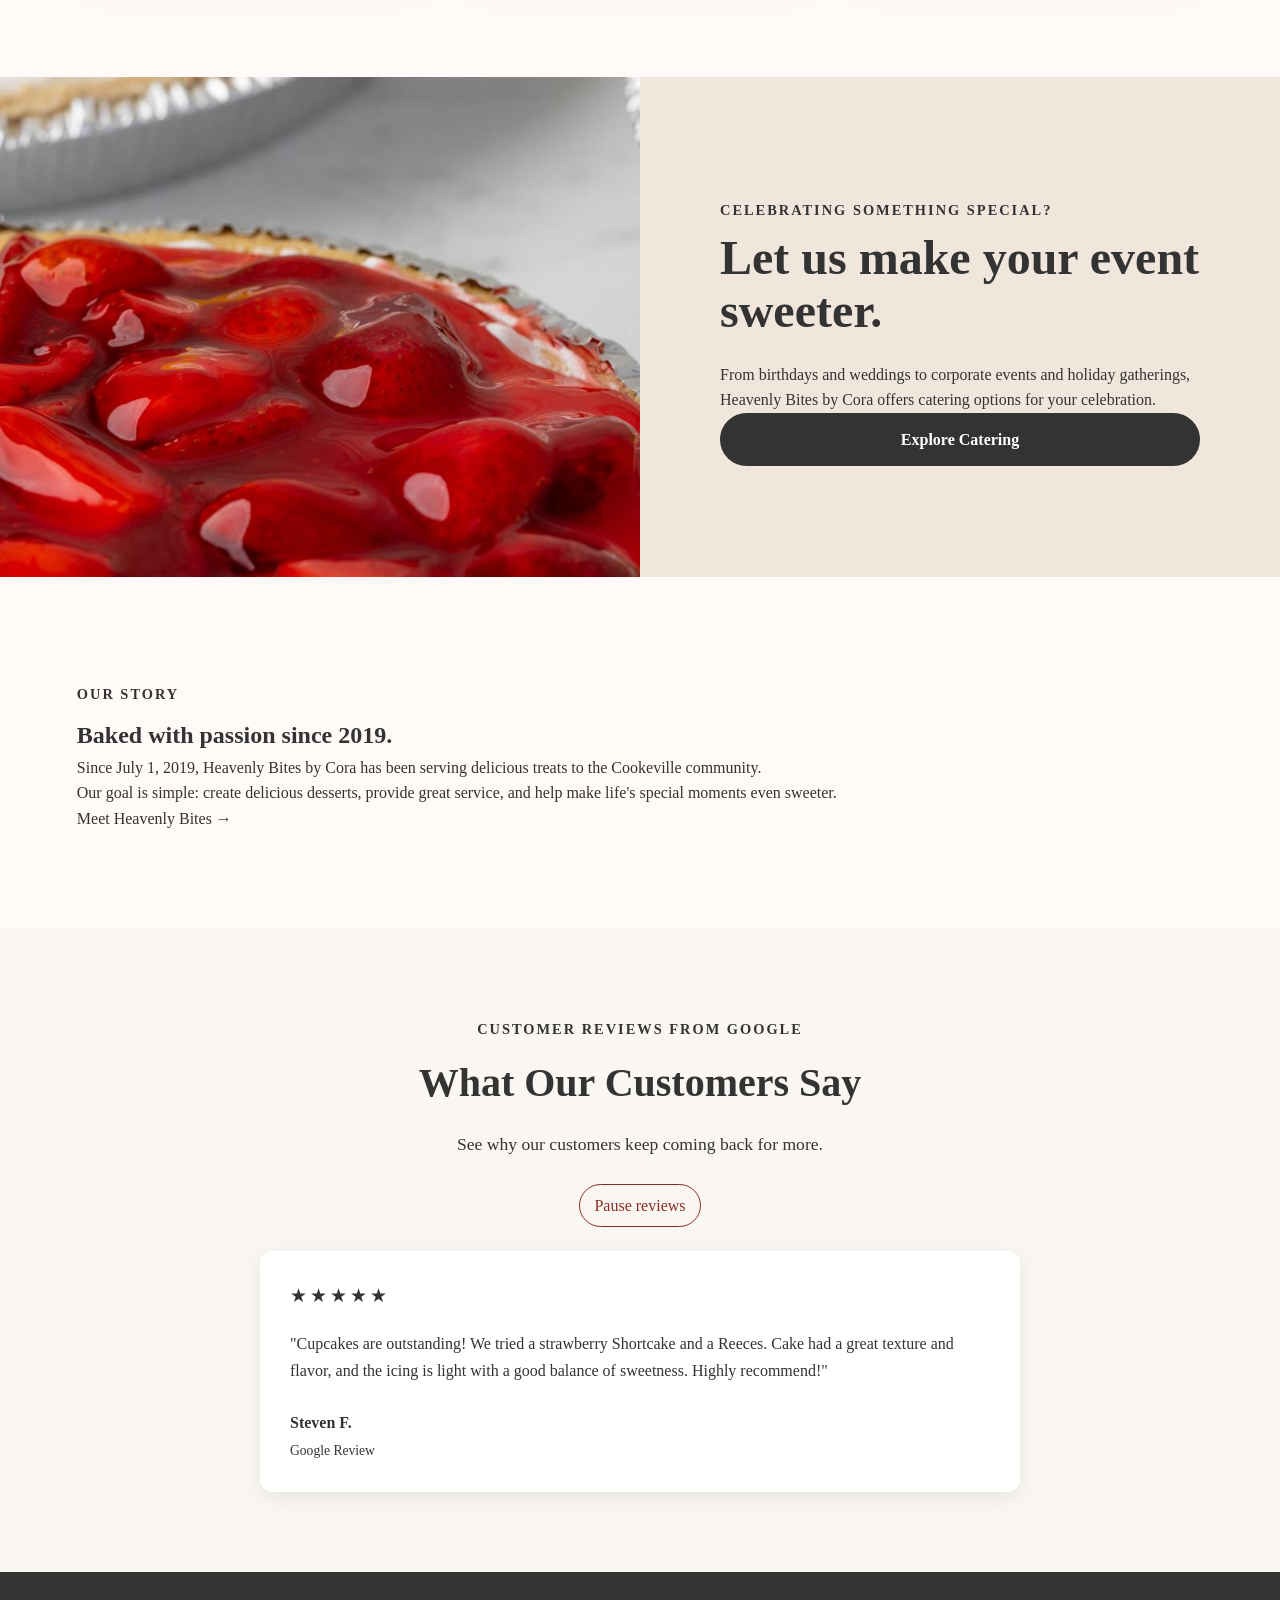
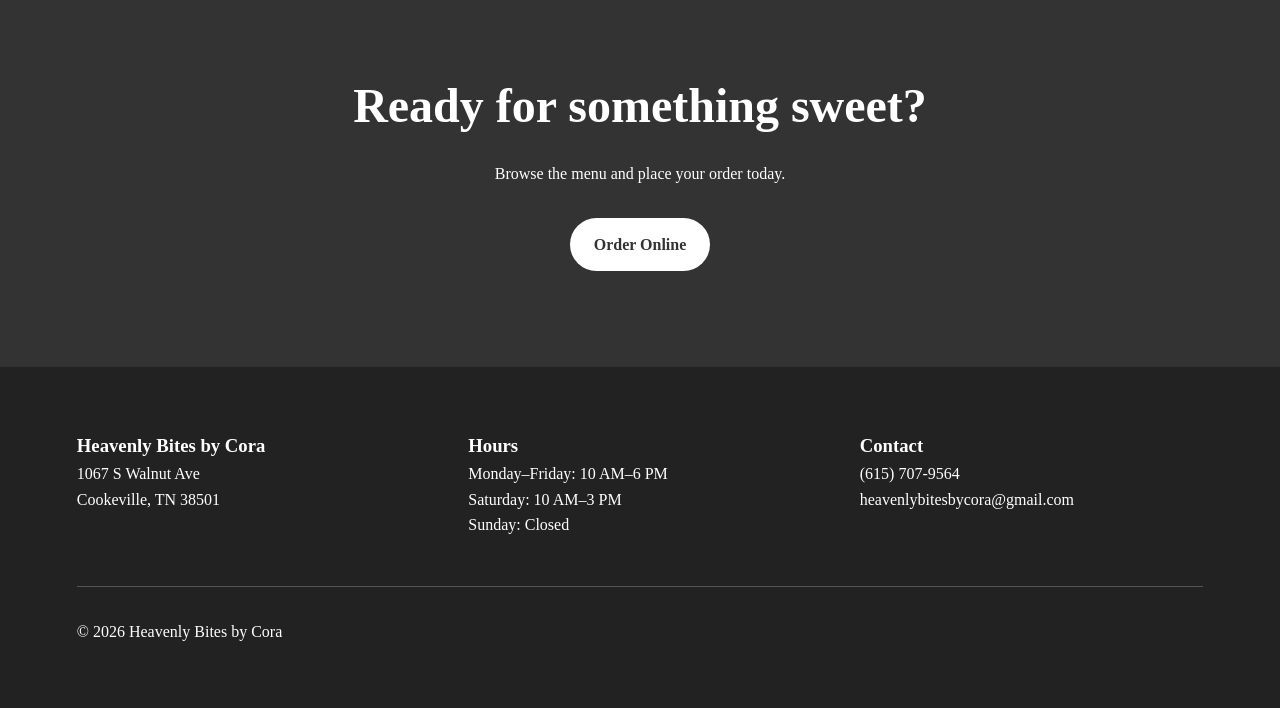
==== commit f8a64df6: "Made the Order Now button bigger" ====
--- a/index.html
+++ b/index.html
@@ -65,7 +65,7 @@
         </div>
         <div class="product-grid">
           <article class="product-card">
-            <img src="/assets/images/cupcake-image-1.jpg" alt="Assorted cupcakes" />
+            <img src="assets/images/cupcake-image-1.jpg" alt="Assorted cupcakes" />
             <div class="product-content">
               <h3>Cupcakes</h3>
               <p>Classic and specialty flavors baked fresh.</p>
@@ -73,7 +73,7 @@
             </div>
           </article>
           <article class="product-card">
-            <img src="/assets/images/resese-cake-1.jpg" alt="Decorated celebration cake" />
+            <img src="assets/images/resese-cake-1.jpg" alt="Decorated celebration cake" />
             <div class="product-content">
               <h3>Custom Cakes</h3>
               <p>Make your celebration extra special.</p>
@@ -81,7 +81,7 @@
             </div>
           </article>
           <article class="product-card">
-            <img src="/assets/images/cookies-img-1.jpg" alt="Fresh bakery cookies" />
+            <img src="assets/images/cookies-img-1.jpg" alt="Fresh bakery cookies" />
             <div class="product-content">
               <h3>Cookies & Treats</h3>
               <p>Homemade sweets for every occasion.</p>
@@ -94,7 +94,7 @@
       <section id="catering" class="catering">
         <div class="catering-image">
           <img
-            src="/assets/images/cherry-cheesecake-1.jpg"
+            src="assets/images/cherry-cheesecake-1.jpg"
             alt="Desserts prepared for a catered event"
           />
         </div>
@@ -270,39 +270,5 @@
       <p class="copyright">© 2026 Heavenly Bites by Cora</p>
     </footer>
     <script src="js/script.js"></script>
-    <script>
-      // =========================
-      // Header Scroll Effect
-      // =========================
-      const header = document.querySelector(".navbar");
-      if (header) {
-        window.addEventListener("scroll", () => {
-          header.classList.toggle("scrolled", window.scrollY > 20);
-        });
-      }
-      // =========================
-      // Menu Page Filtering
-      // =========================
-      const menuFilters = document.querySelectorAll(".menu-filter");
-      const menuItems = document.querySelectorAll(".menu-item");
-      if (menuFilters.length > 0) {
-        menuFilters.forEach((filter) => {
-          filter.addEventListener("click", () => {
-            const category = filter.dataset.category;
-            menuFilters.forEach((button) => {
-              button.classList.remove("active");
-            });
-            filter.classList.add("active");
-            menuItems.forEach((item) => {
-              if (category === "all" || item.dataset.category === category) {
-                item.style.display = "block";
-              } else {
-                item.style.display = "none";
-              }
-            });
-          });
-        });
-      }
-    </script>
   </body>
 </html>
--- a/css/style.css
+++ b/css/style.css
@@ -130,8 +130,8 @@
 }
 
 .navbar .btn {
-    padding: .425rem .75rem;
-    font-size: .5rem;
+    padding: .6rem 1rem;
+    font-size: .8rem;
 }
 
 .btn-primary {
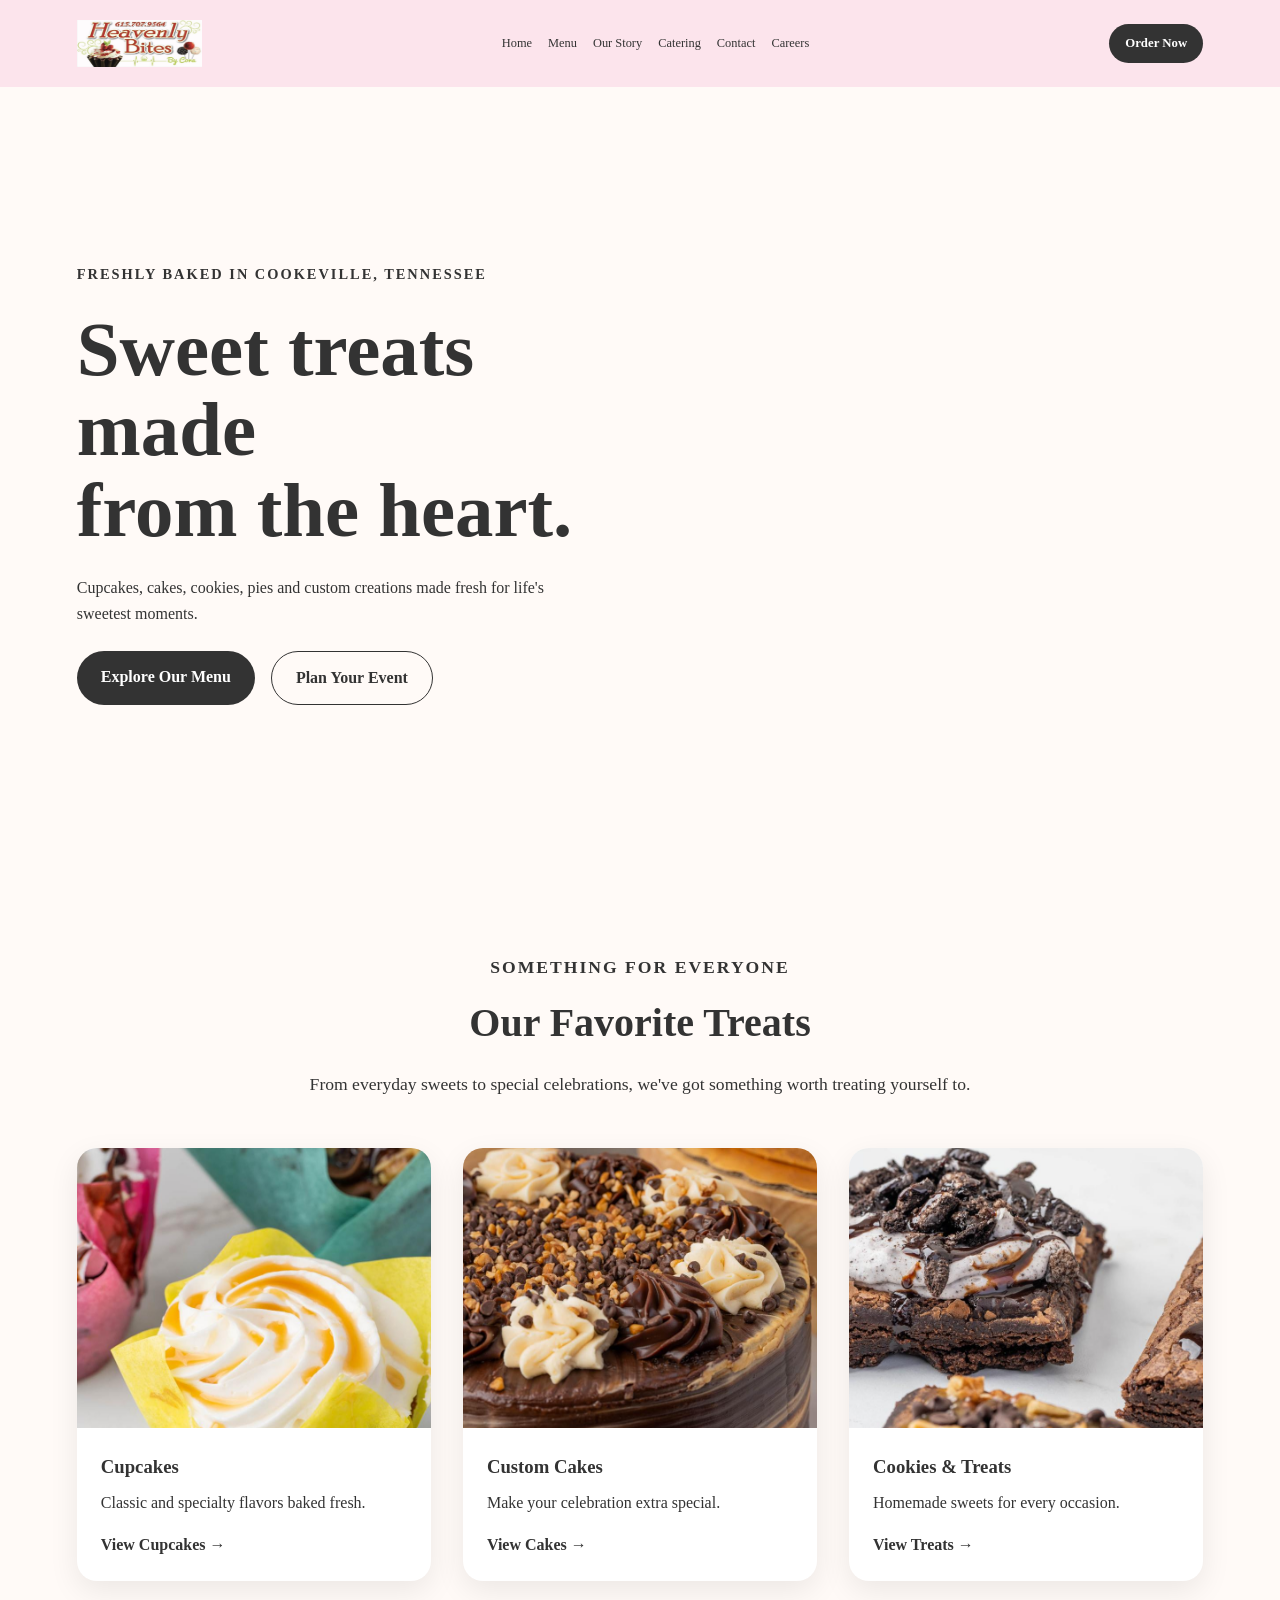
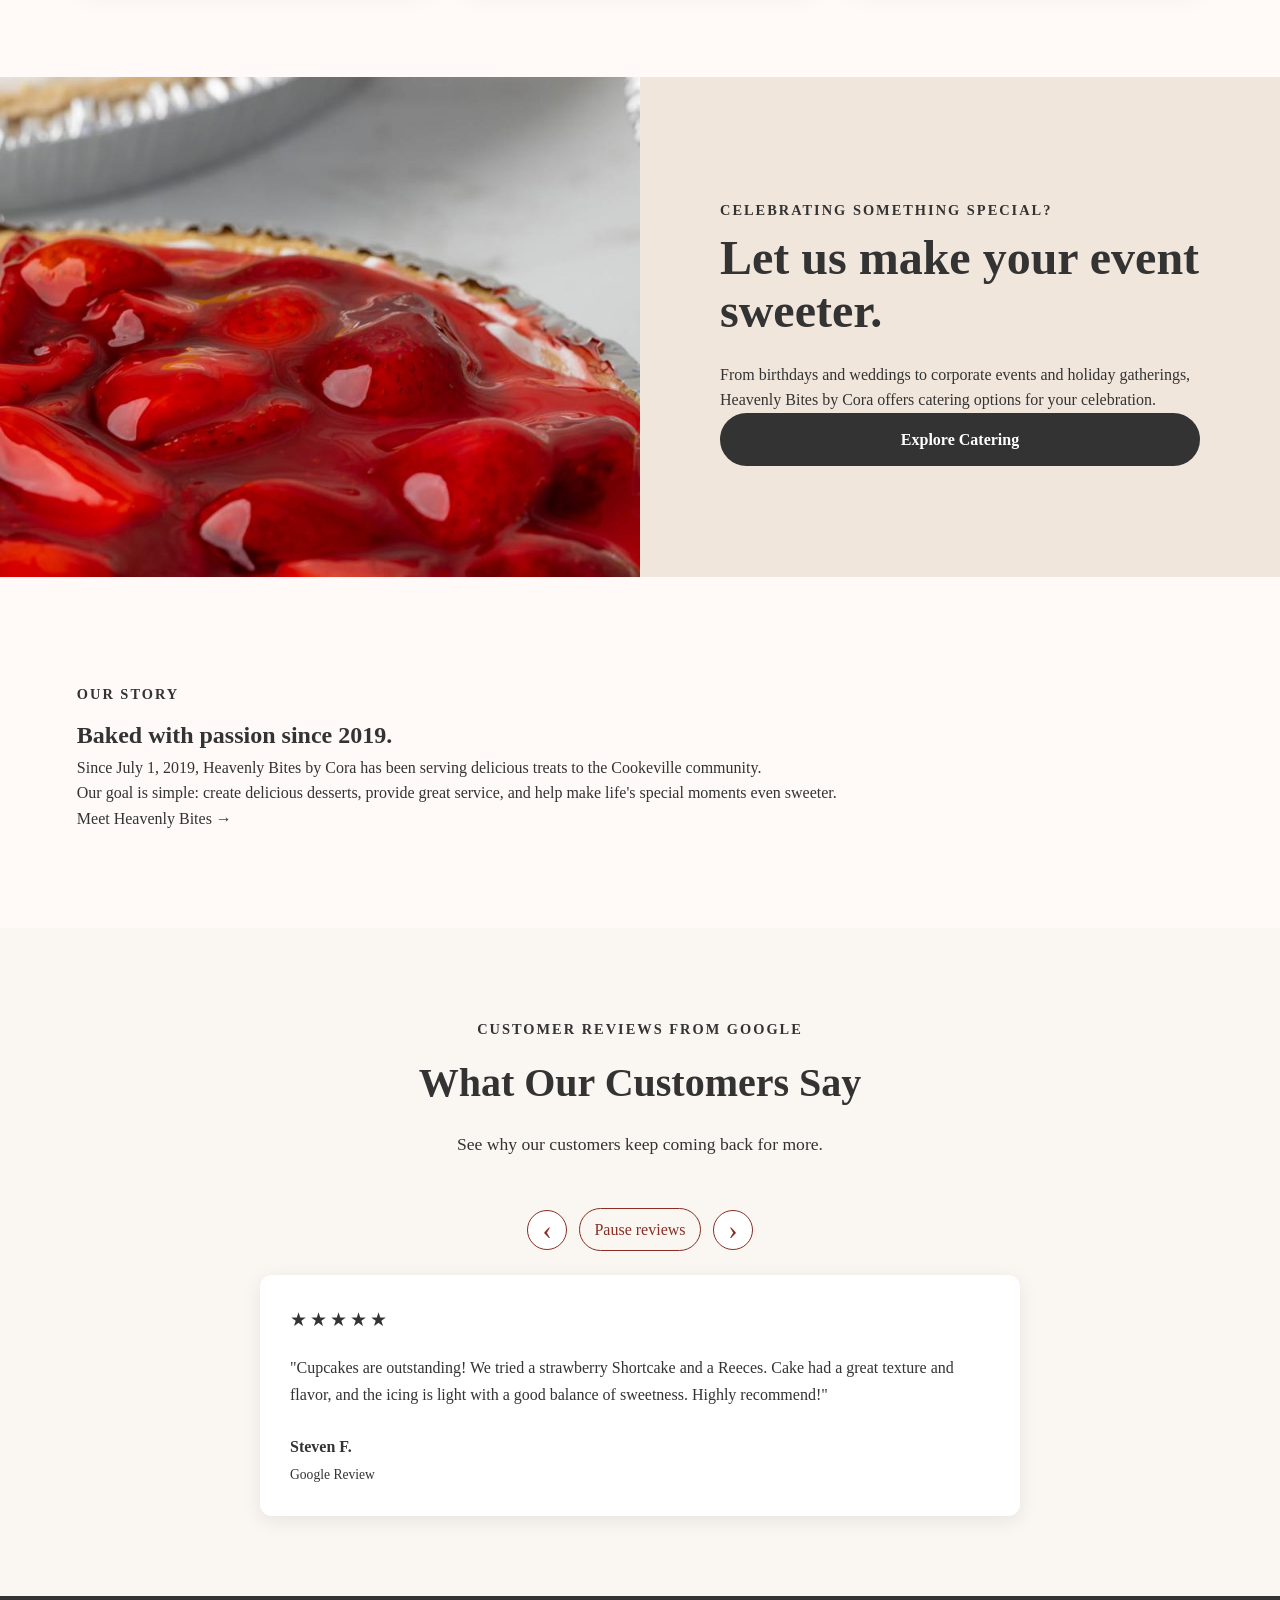
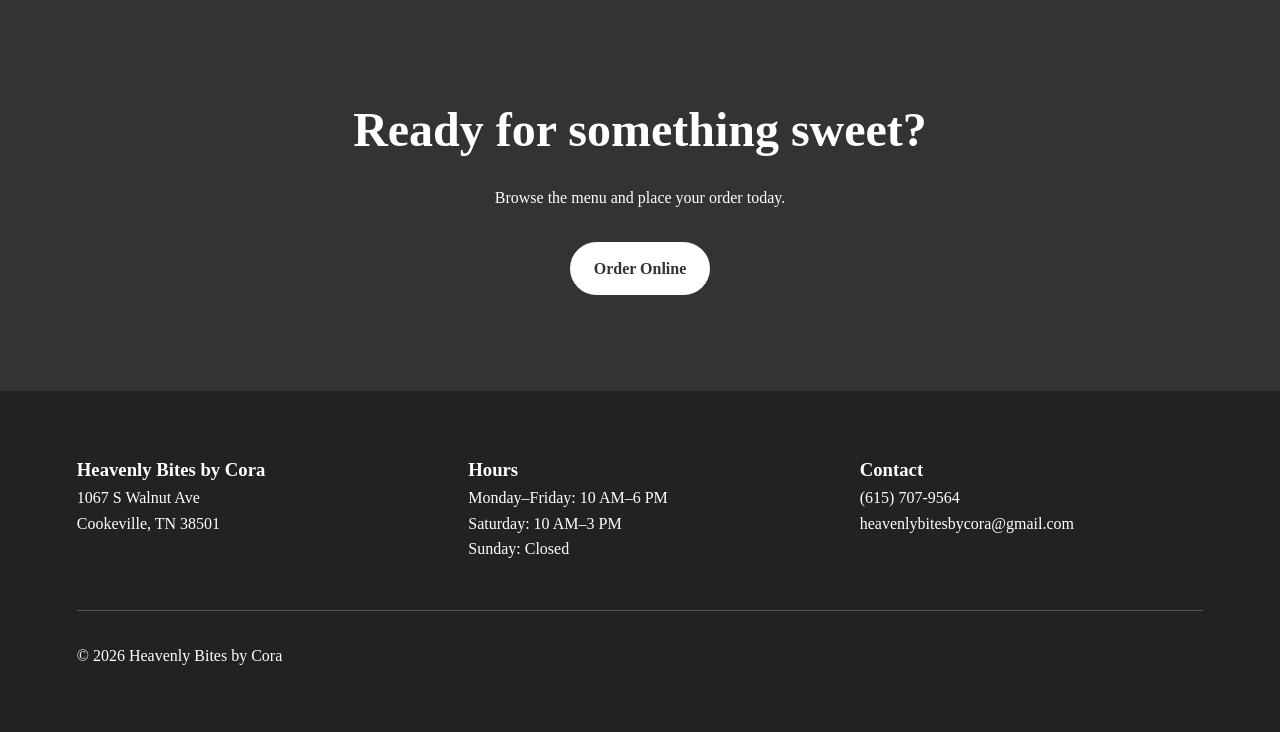
==== commit 158fa6bb: "Removed the Reviews button from the navbar" ====
--- a/index.html
+++ b/index.html
@@ -22,7 +22,6 @@
         <a href="menu.html">Menu</a>
         <a href="about.html">Our Story</a>
         <a href="catering.html">Catering</a>
-        <a href="index.html#reviews">Reviews</a>
         <a href="index.html#contact">Contact</a>
         <a href="careers.html">Careers</a>
       </nav>
--- a/css/style.css
+++ b/css/style.css
@@ -341,18 +341,41 @@
     transform: translateX(0);
 }
 
-.reviews-grid.is-carousel .review-card.is-leaving {
+.reviews-grid.is-carousel .review-card.is-leaving-left {
     opacity: 0;
     transform: translateX(-110%);
 }
 
+.reviews-grid.is-carousel .review-card.is-leaving-right {
+    opacity: 0;
+    transform: translateX(110%);
+}
+
+.reviews-grid.is-carousel .review-card.is-entering-left {
+    transition: none;
+    transform: translateX(-110%);
+}
+
+.reviews-grid.is-carousel .review-card.is-entering-right {
+    transition: none;
+    transform: translateX(110%);
+}
+
 .reviews-grid.is-carousel .review-card:hover {
     transform: translateX(0);
 }
 
+.review-carousel-controls {
+    display: flex;
+    align-items: center;
+    justify-content: center;
+    gap: .75rem;
+    margin: 0 auto 1.5rem;
+}
+
 .review-carousel-toggle {
     display: block;
-    margin: -1.5rem auto 1.5rem;
+    margin: 0;
     padding: .5rem .9rem;
     border: 1px solid #8b2d24;
     border-radius: 999px;
@@ -362,13 +385,39 @@
     font: inherit;
 }
 
-.review-carousel-toggle:focus-visible {
+.review-carousel-arrow {
+    display: grid;
+    width: 2.5rem;
+    height: 2.5rem;
+    place-items: center;
+    border: 1px solid #8b2d24;
+    border-radius: 50%;
+    background: #fff;
+    color: #8b2d24;
+    cursor: pointer;
+    font: inherit;
+    font-size: 1.75rem;
+    line-height: 1;
+}
+
+.review-carousel-arrow:disabled {
+    cursor: wait;
+    opacity: .55;
+}
+
+.review-carousel-toggle:focus-visible,
+.review-carousel-arrow:focus-visible {
     outline: 2px solid #8b2d24;
     outline-offset: 3px;
 }
 
 @media (prefers-reduced-motion: reduce) {
     .reviews-grid.is-carousel .review-card {
+        transition: none;
+    }
+
+    .reviews-grid.is-carousel .review-card.is-entering-left,
+    .reviews-grid.is-carousel .review-card.is-entering-right {
         transition: none;
     }
 }
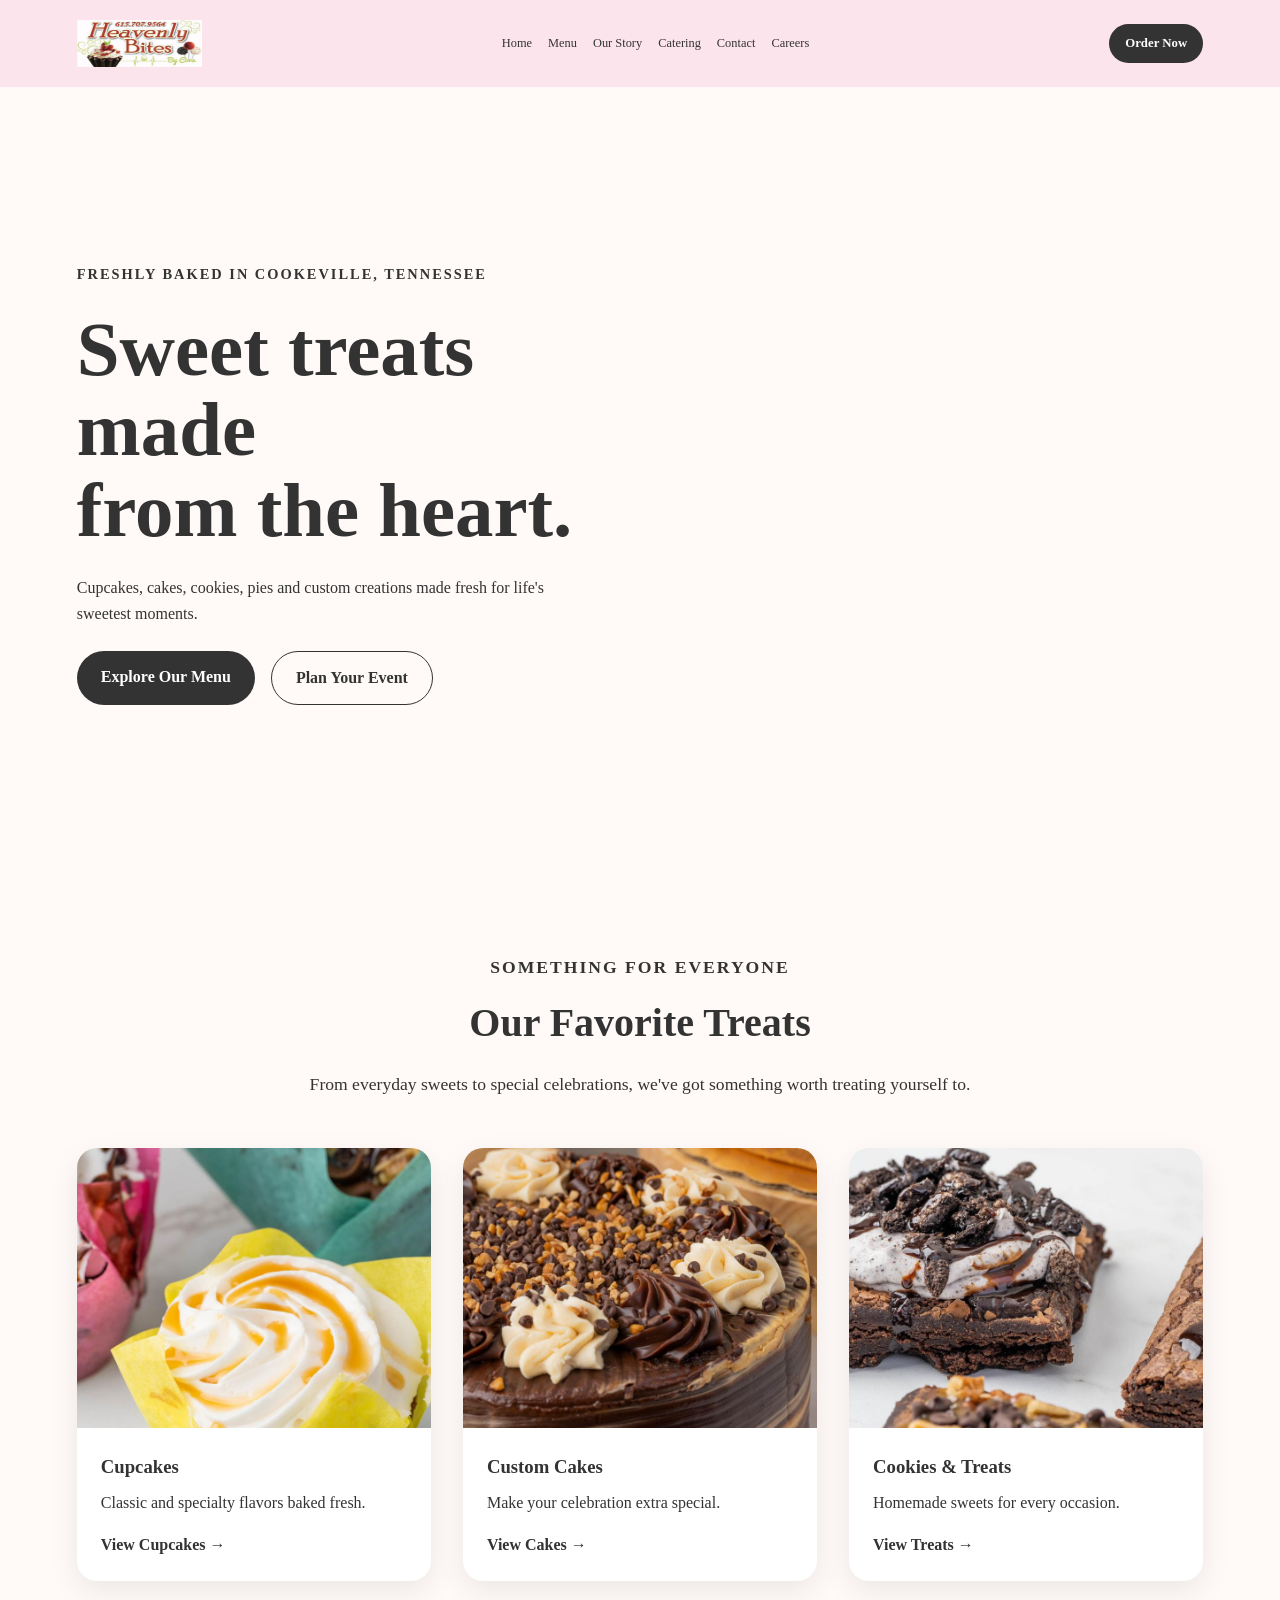
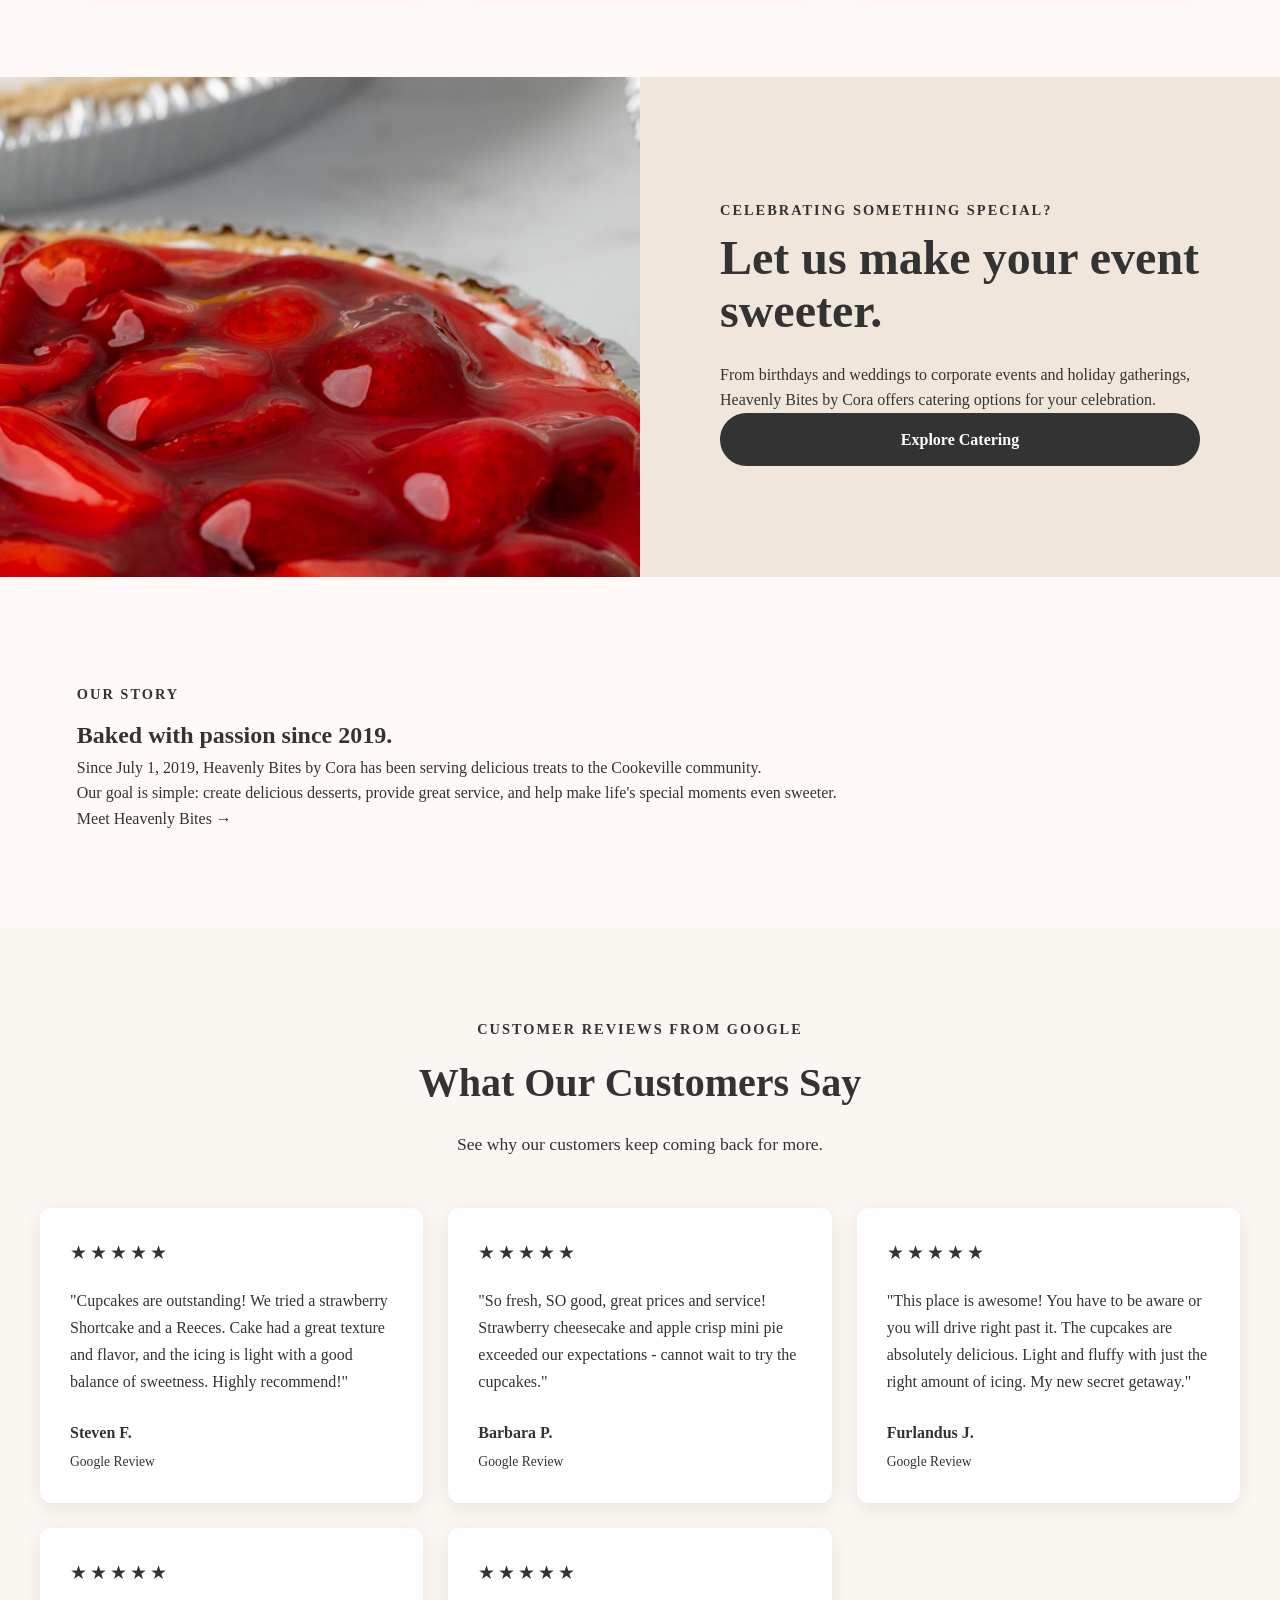
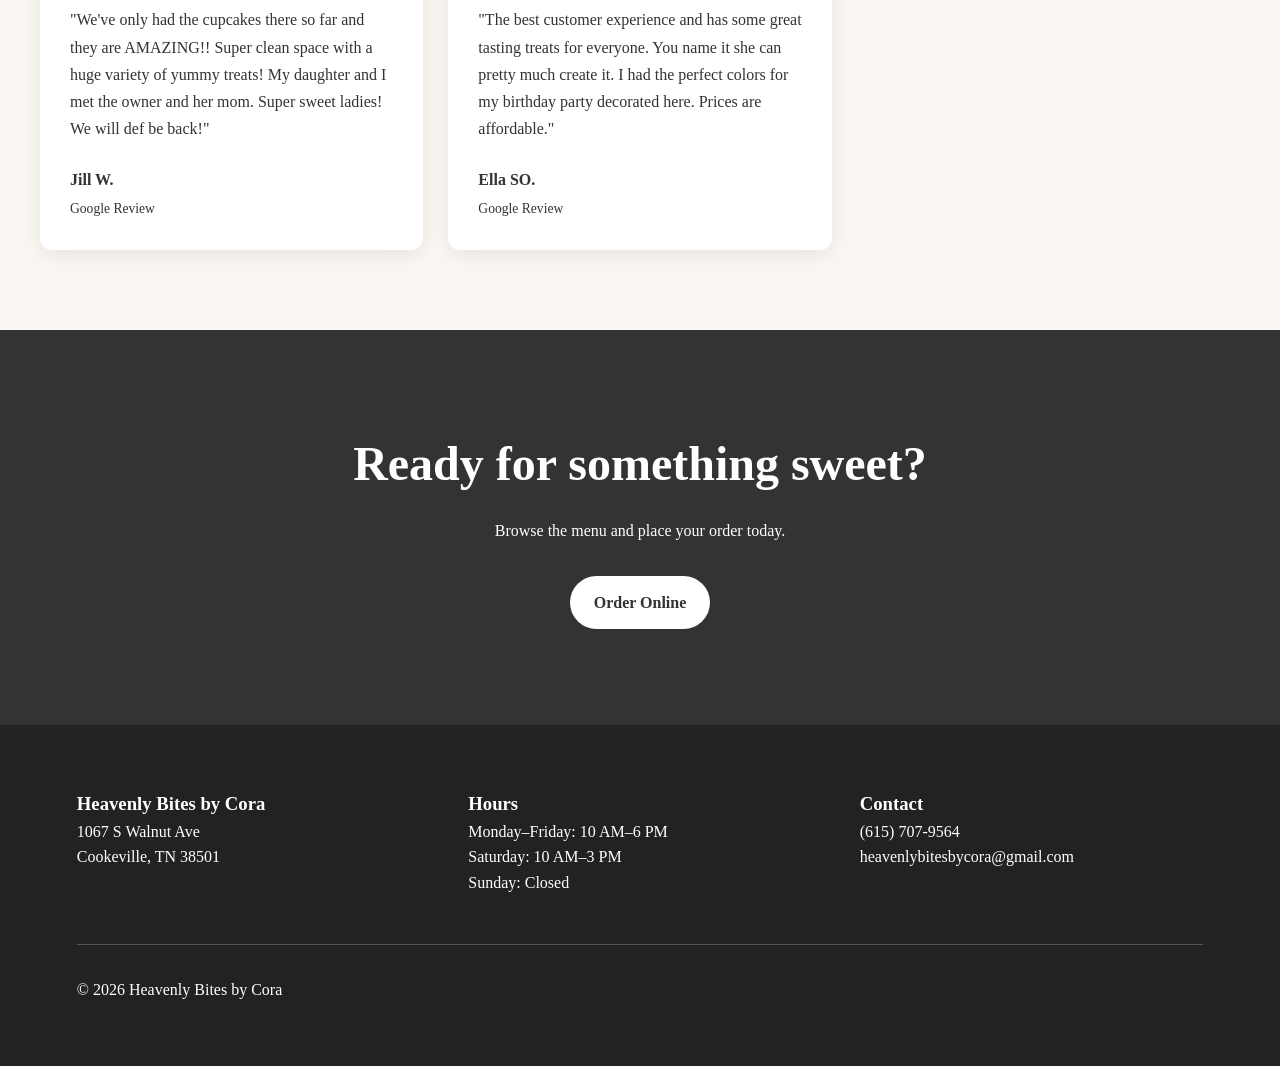
==== commit 2f930f95: "removed dead code" ====
--- a/index.html
+++ b/index.html
@@ -239,7 +239,7 @@
       <section id="order" class="order-cta">
         <h2>Ready for something sweet?</h2>
         <p>Browse the menu and place your order today.</p>
-        <a href="/menu.html" class="btn btn-light"> Order Online </a>
+        <a href="menu.html" class="btn btn-light"> Order Online </a>
       </section>
     </main>
     <!-- Footer -->
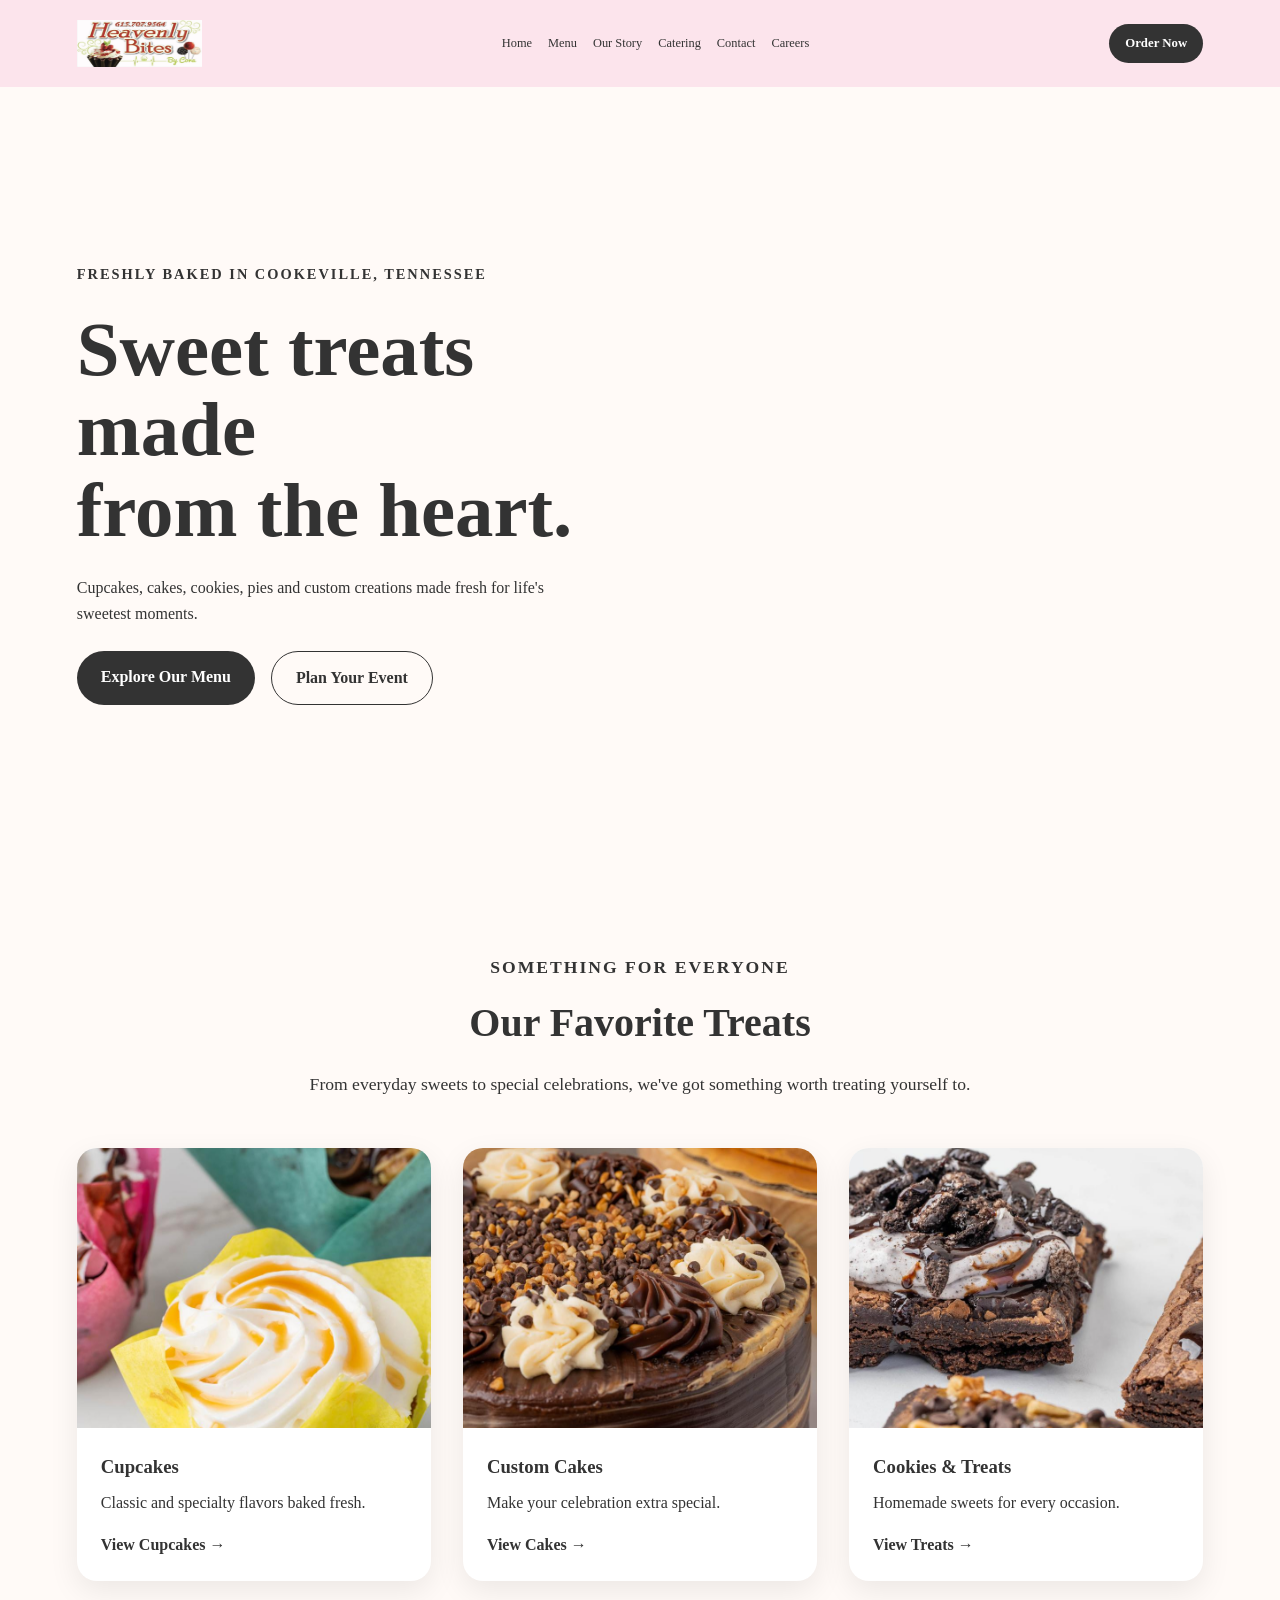
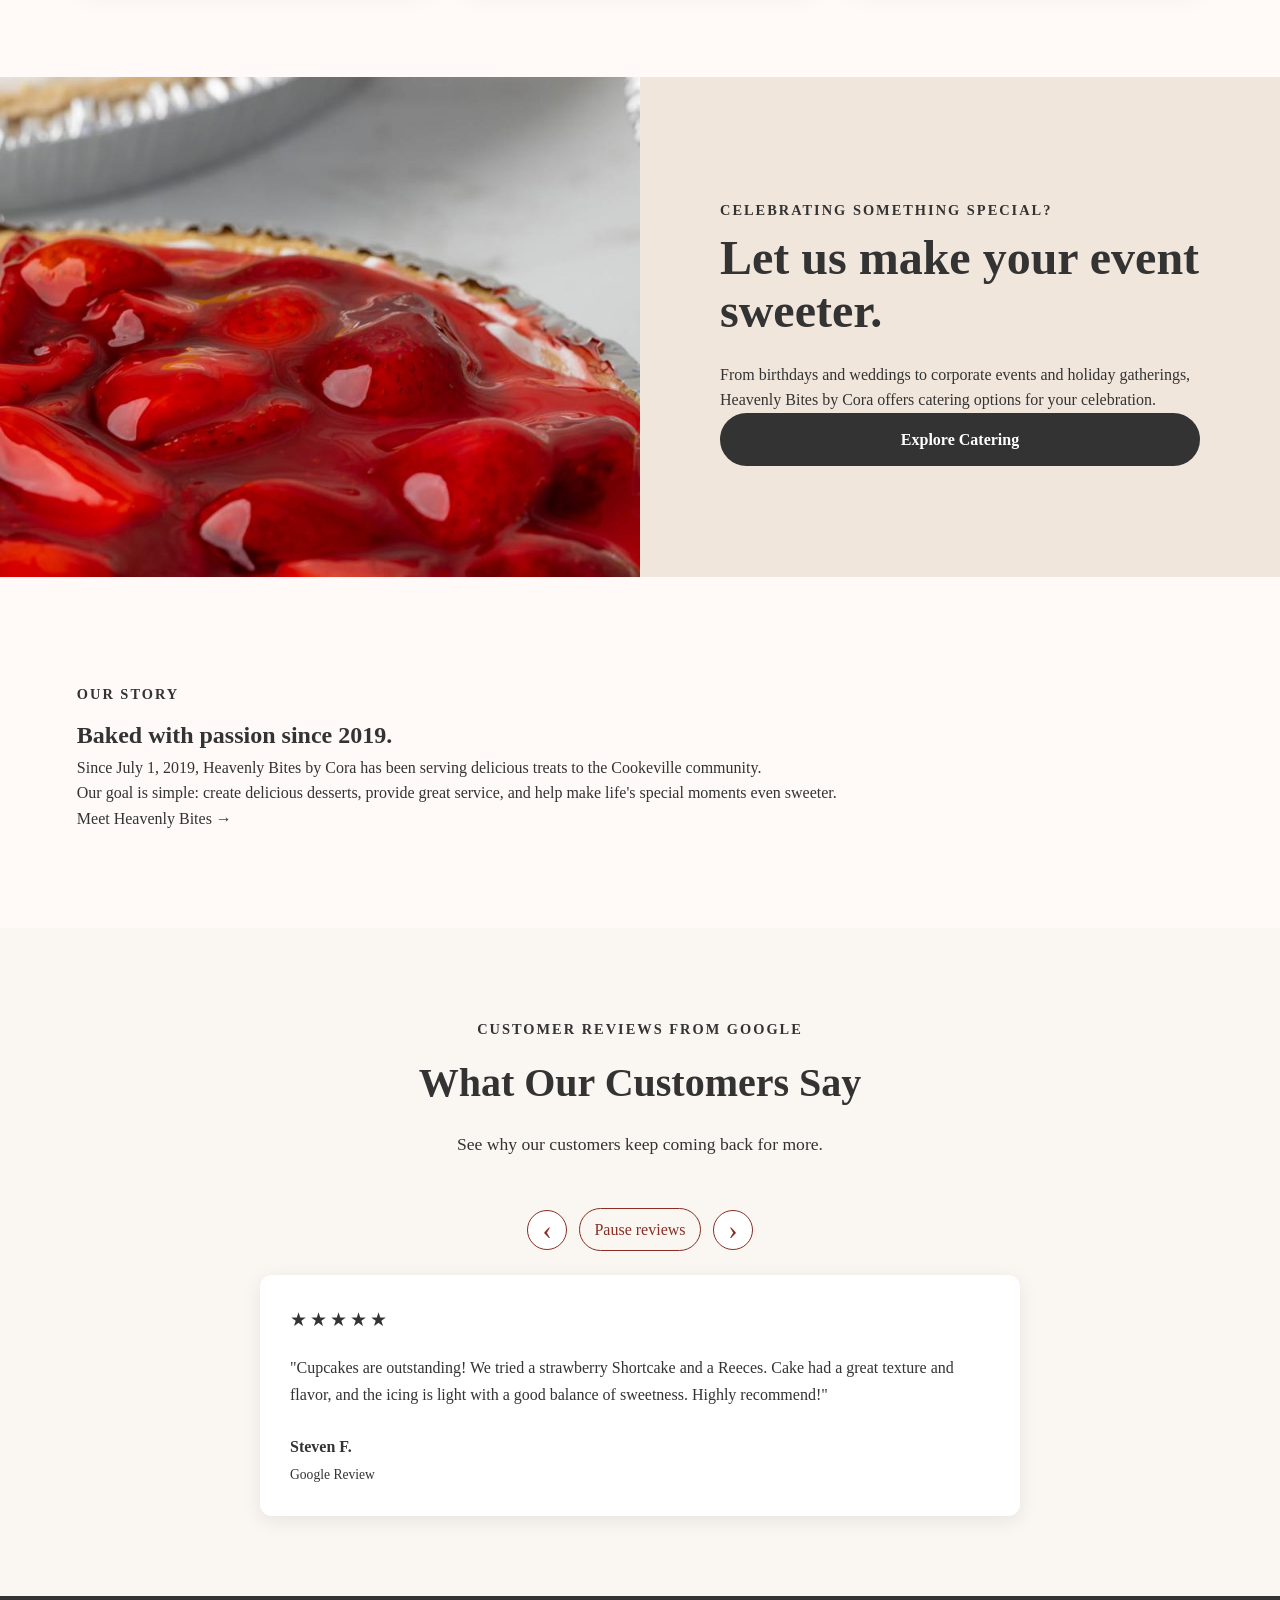
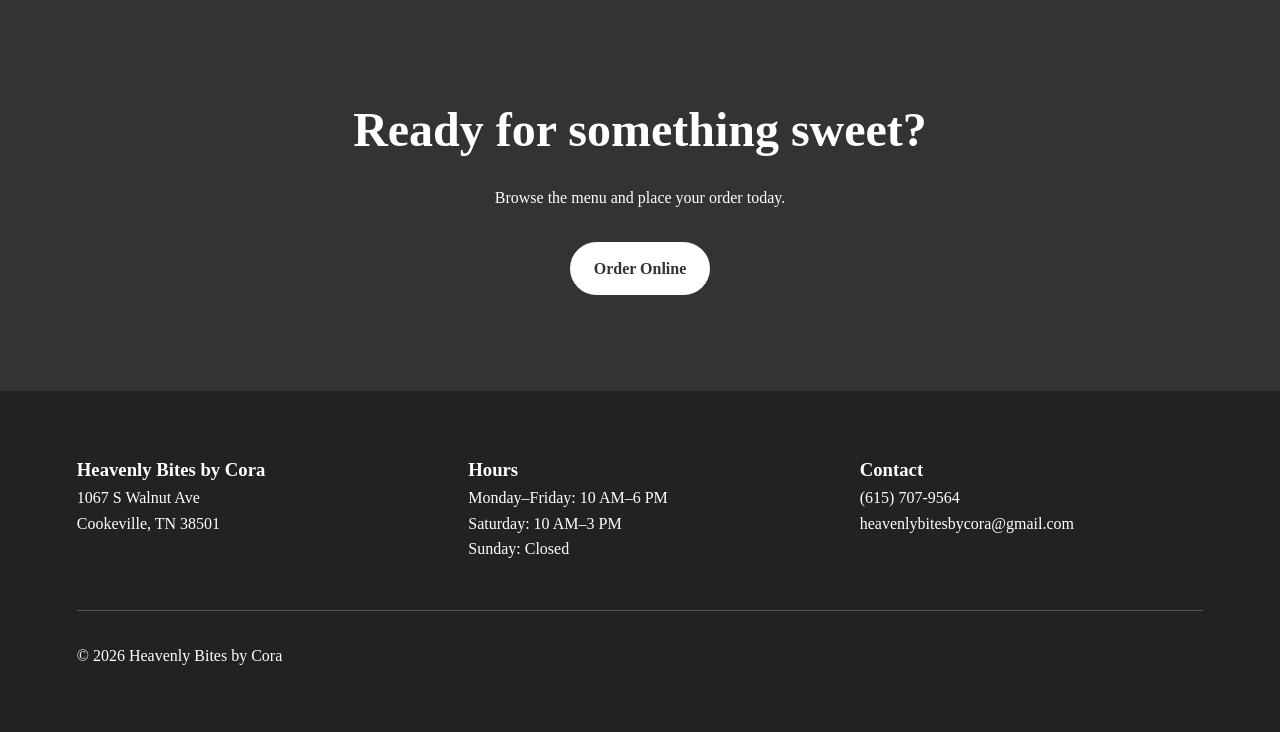
==== commit bca98a2a: ""finalzied UX"" ====
--- a/index.html
+++ b/index.html
@@ -46,7 +46,7 @@
           </div>
         </div>
         <div class="hero-image">
-          <video autoplay muted loop playsinline>
+          <video autoplay muted loop playsinline aria-hidden="true">
             <source src="assets/videos/hero.mp4.mp4" type="video/mp4" />
             Your browser does not support the video tag.
           </video>
--- a/css/style.css
+++ b/css/style.css
@@ -688,17 +688,20 @@
 }
 
 .order-flavor-field,
+.order-cupcake-flavor-field,
 .order-baked-good-field {
     display: grid;
     gap: .5rem;
 }
 
 .order-flavor-field[hidden],
+.order-cupcake-flavor-field[hidden],
 .order-baked-good-field[hidden] {
     display: none;
 }
 
 .order-flavor-field select,
+.order-cupcake-flavor-field select,
 .order-baked-good-field select {
     width: 100%;
     padding: .6rem;
@@ -706,6 +709,25 @@
     border-radius: 6px;
     background: #fff;
     font: inherit;
+}
+
+.order-cupcake-select-row {
+    display: flex;
+    align-items: center;
+    gap: .75rem;
+}
+
+.order-cupcake-select-row select {
+    flex: 1;
+    min-width: 0;
+}
+
+.order-cupcake-price {
+    min-width: 6.5rem;
+    color: #8b2d24;
+    font-weight: 700;
+    text-align: right;
+    white-space: nowrap;
 }
 
 .order-add-button {
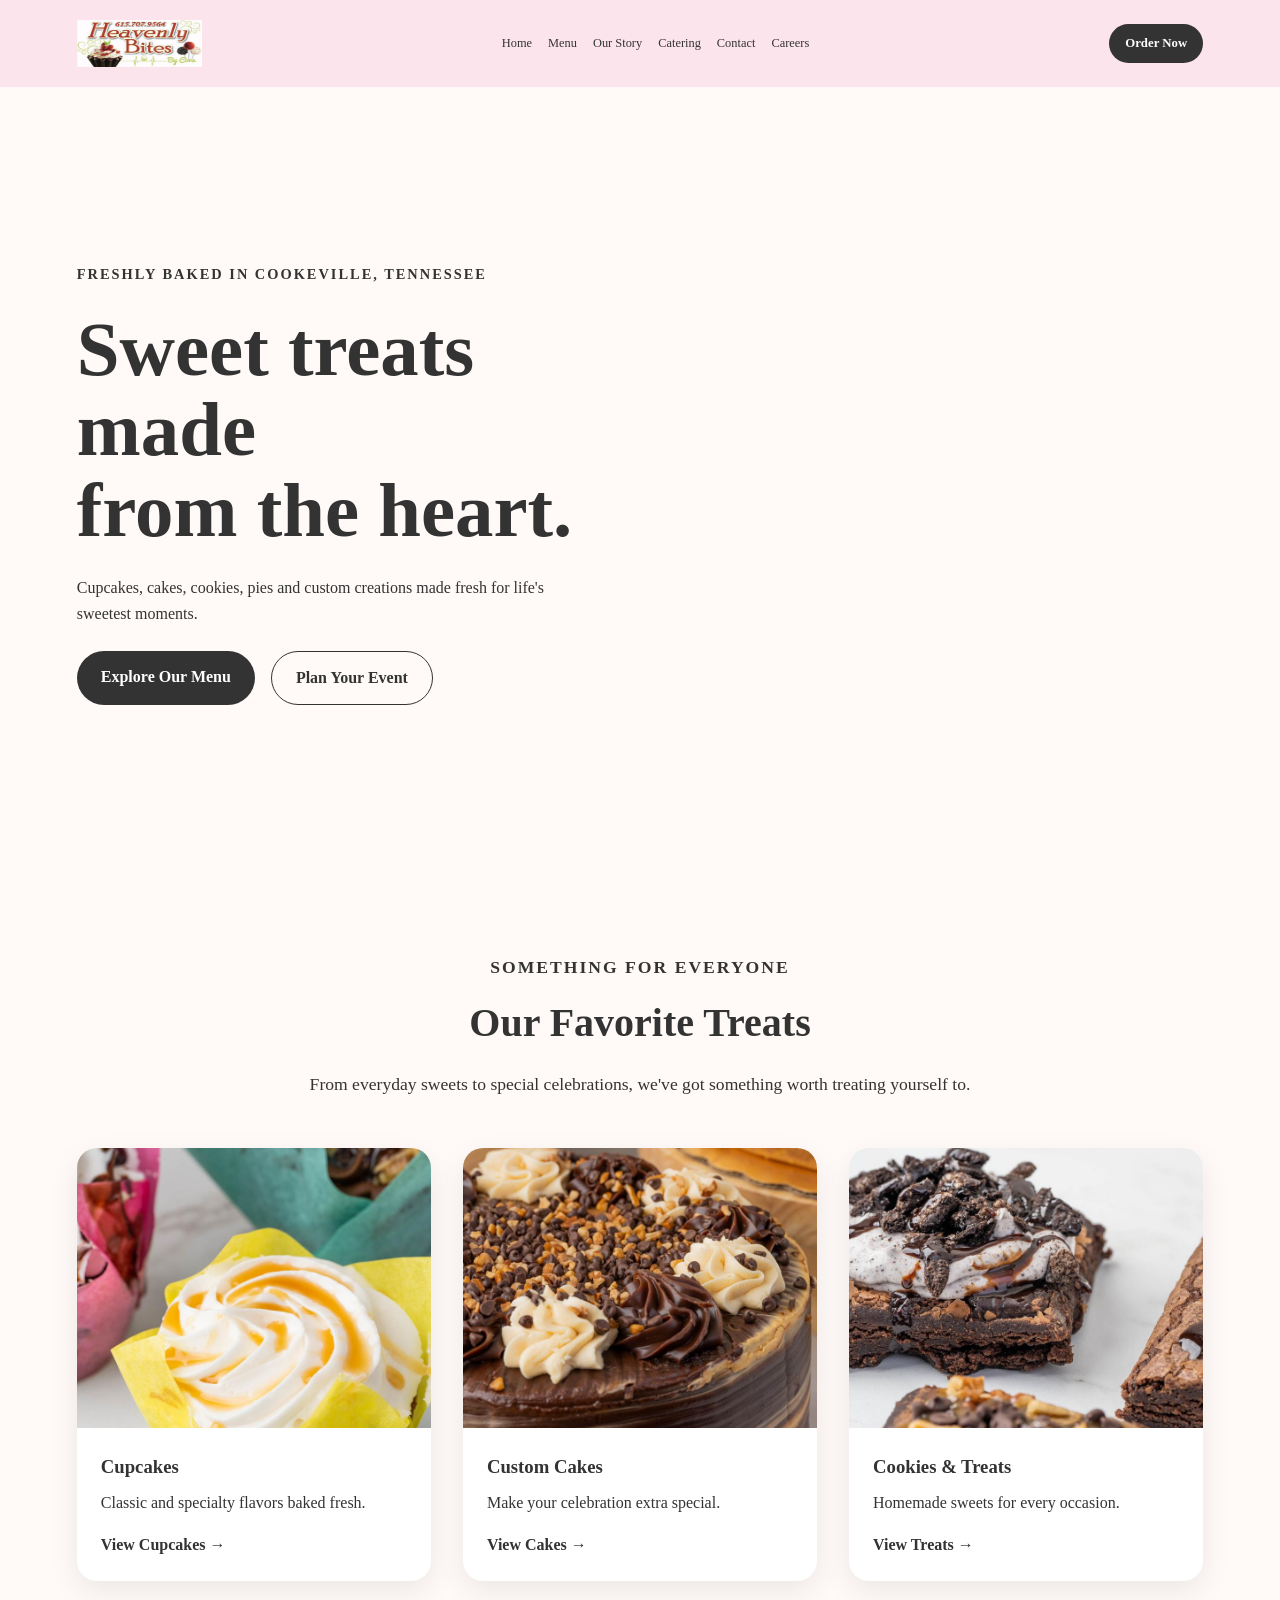
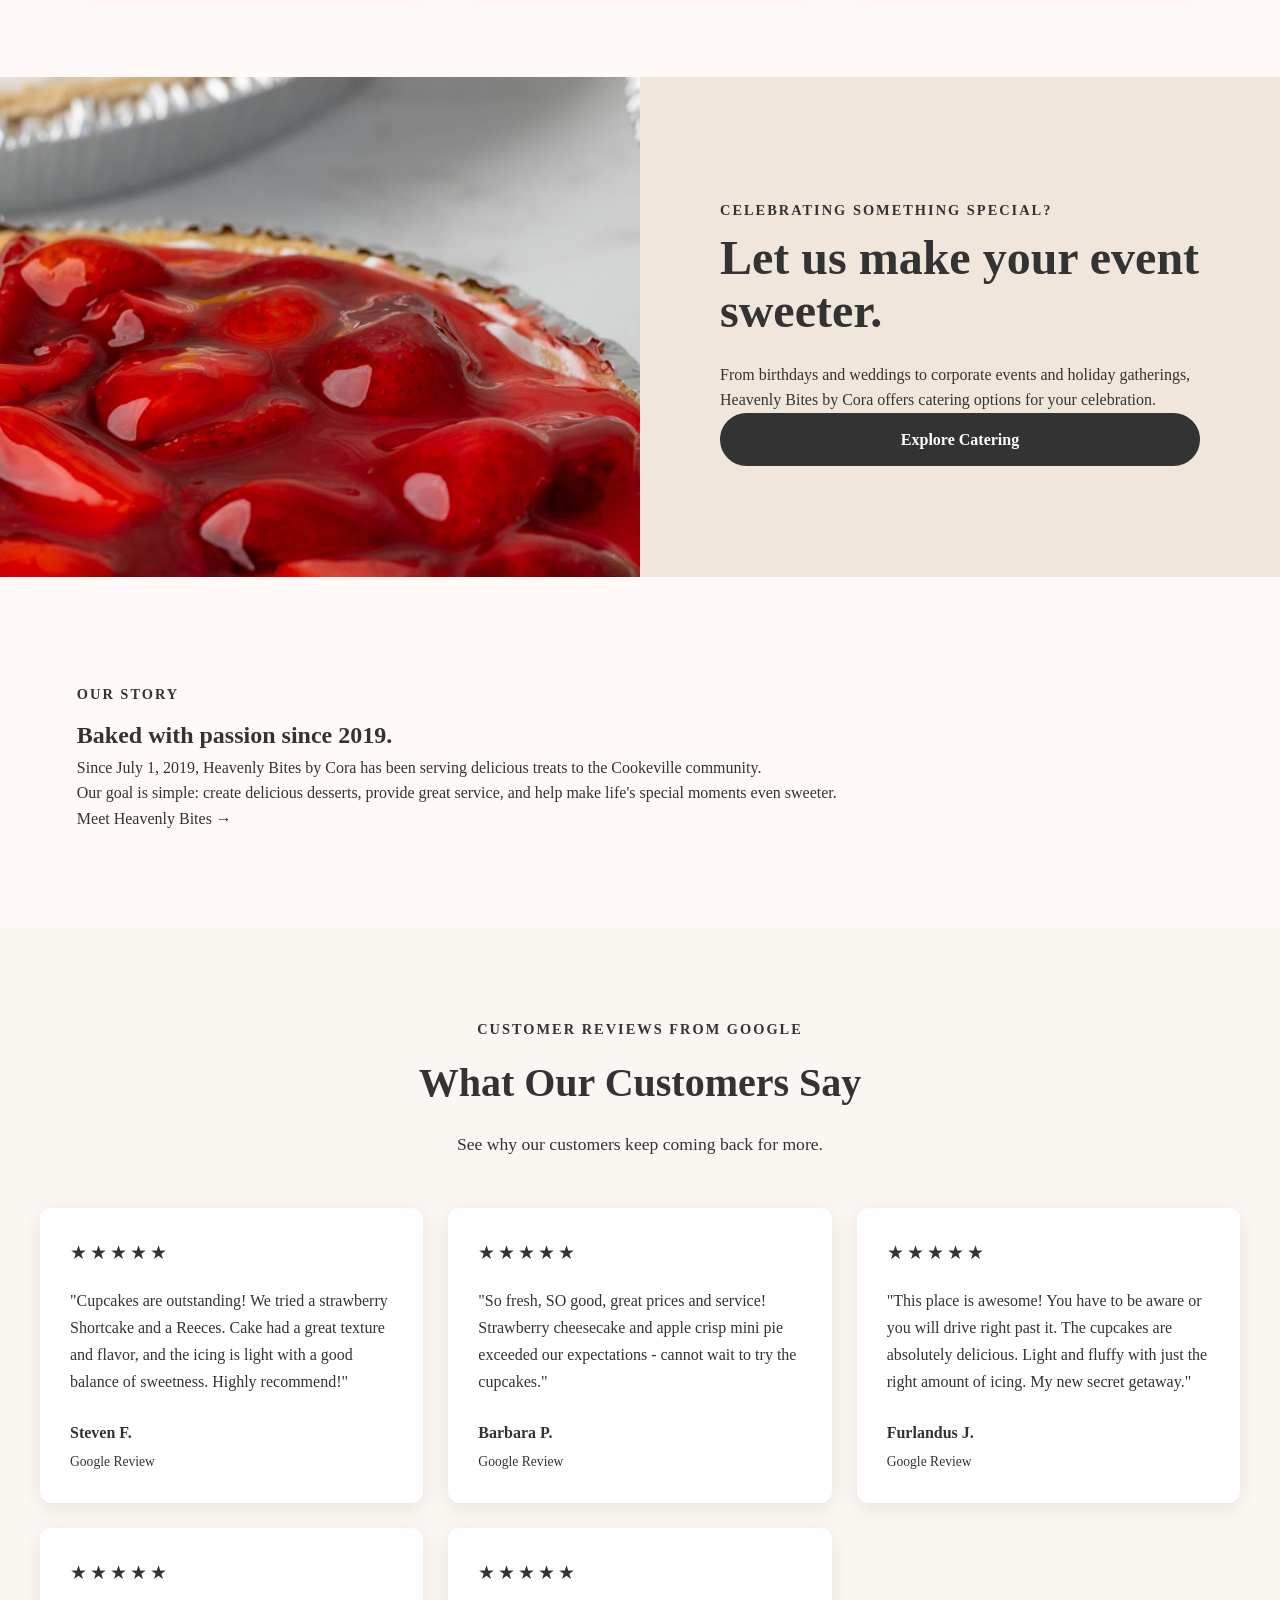
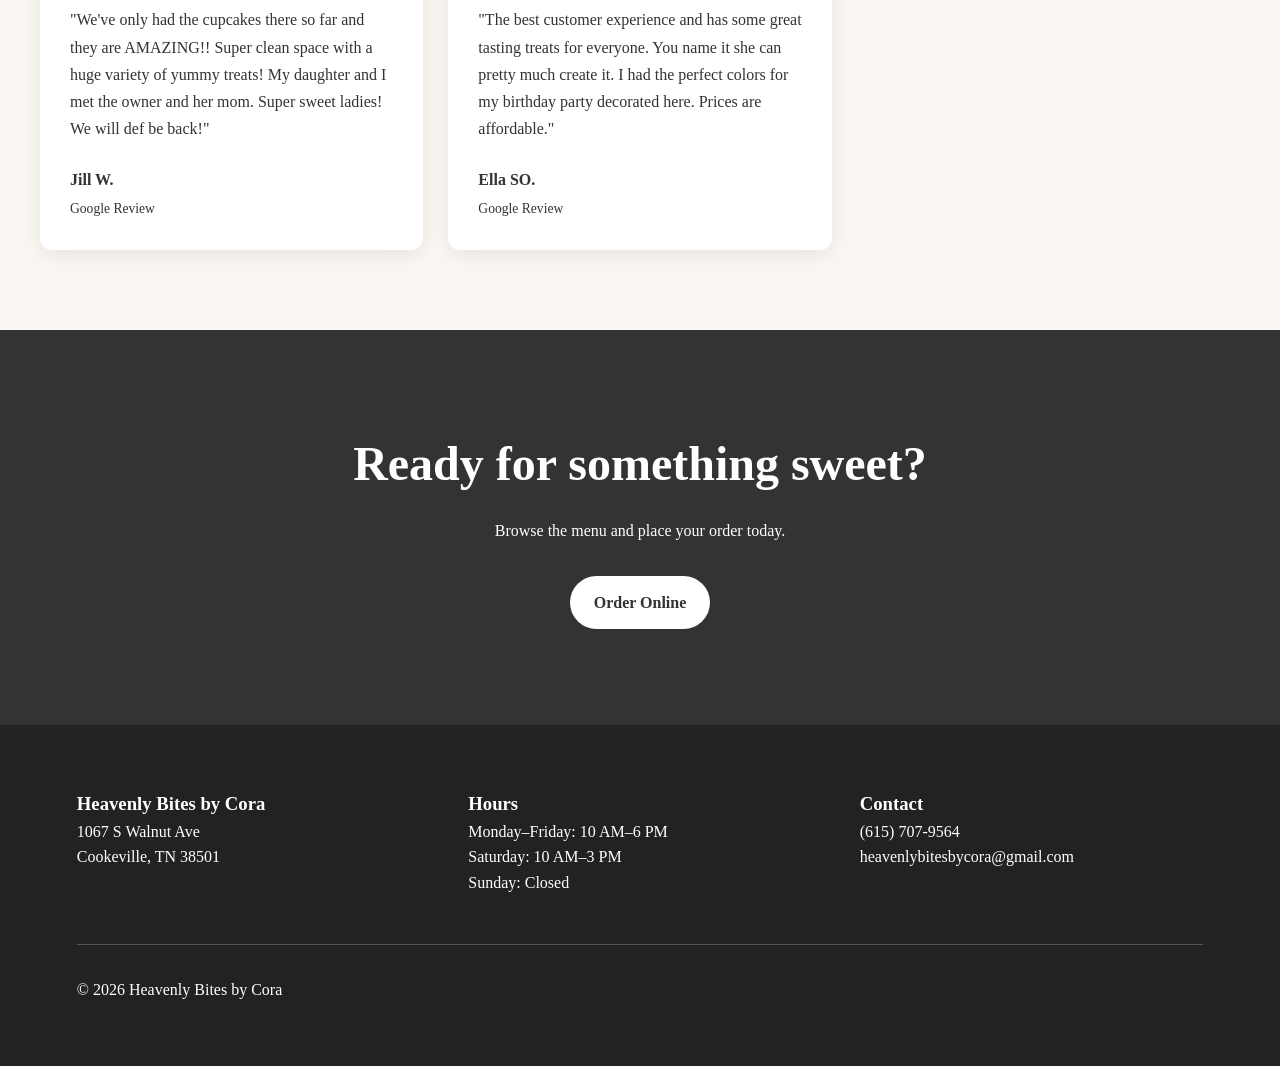
==== commit 5edd5295: "Launch Ready" ====
--- a/index.html
+++ b/index.html
@@ -68,7 +68,7 @@
             <div class="product-content">
               <h3>Cupcakes</h3>
               <p>Classic and specialty flavors baked fresh.</p>
-              <a href="menu.html"> View Cupcakes → </a>
+              <a href="menu.html#cupcakes"> View Cupcakes → </a>
             </div>
           </article>
           <article class="product-card">
@@ -76,7 +76,7 @@
             <div class="product-content">
               <h3>Custom Cakes</h3>
               <p>Make your celebration extra special.</p>
-              <a href="menu.html"> View Cakes → </a>
+              <a href="menu.html#cakes"> View Cakes → </a>
             </div>
           </article>
           <article class="product-card">
@@ -84,7 +84,7 @@
             <div class="product-content">
               <h3>Cookies & Treats</h3>
               <p>Homemade sweets for every occasion.</p>
-              <a href="menu.html"> View Treats → </a>
+              <a href="menu.html#cookies"> View Treats → </a>
             </div>
           </article>
         </div>
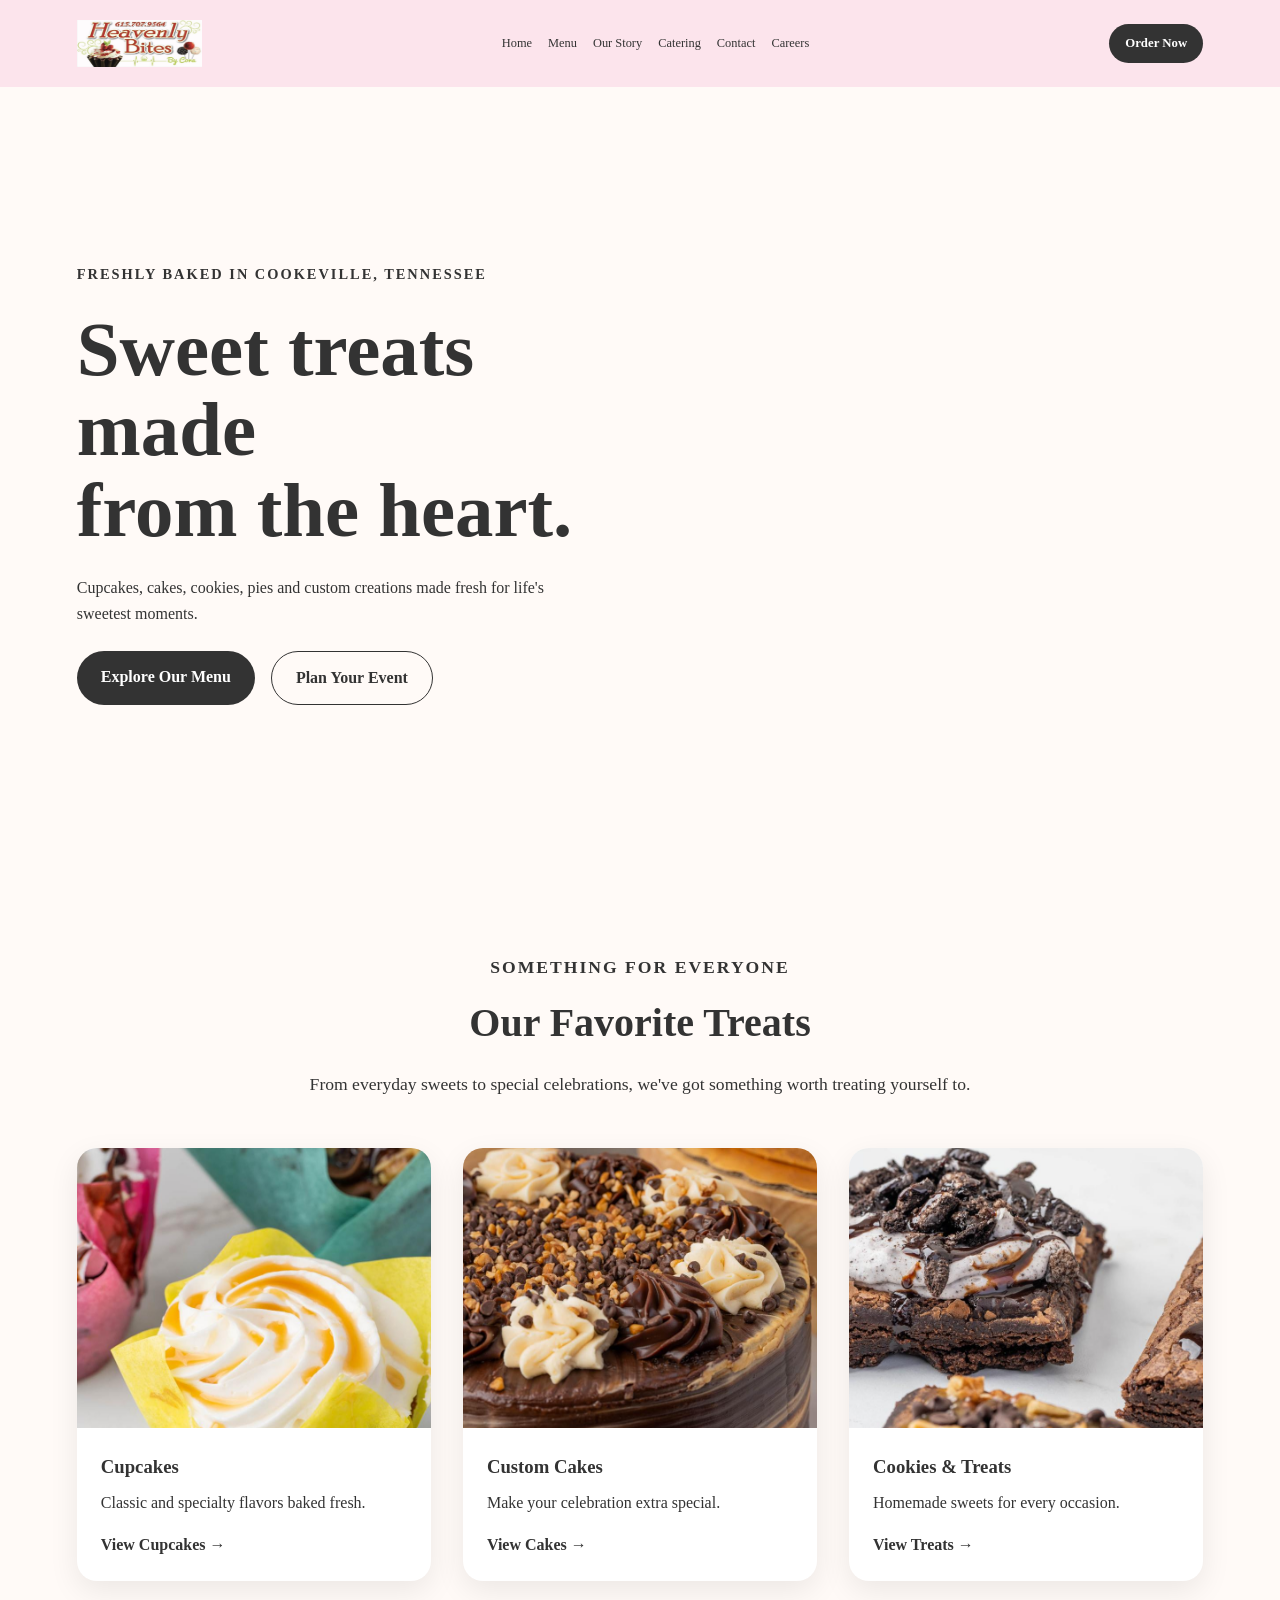
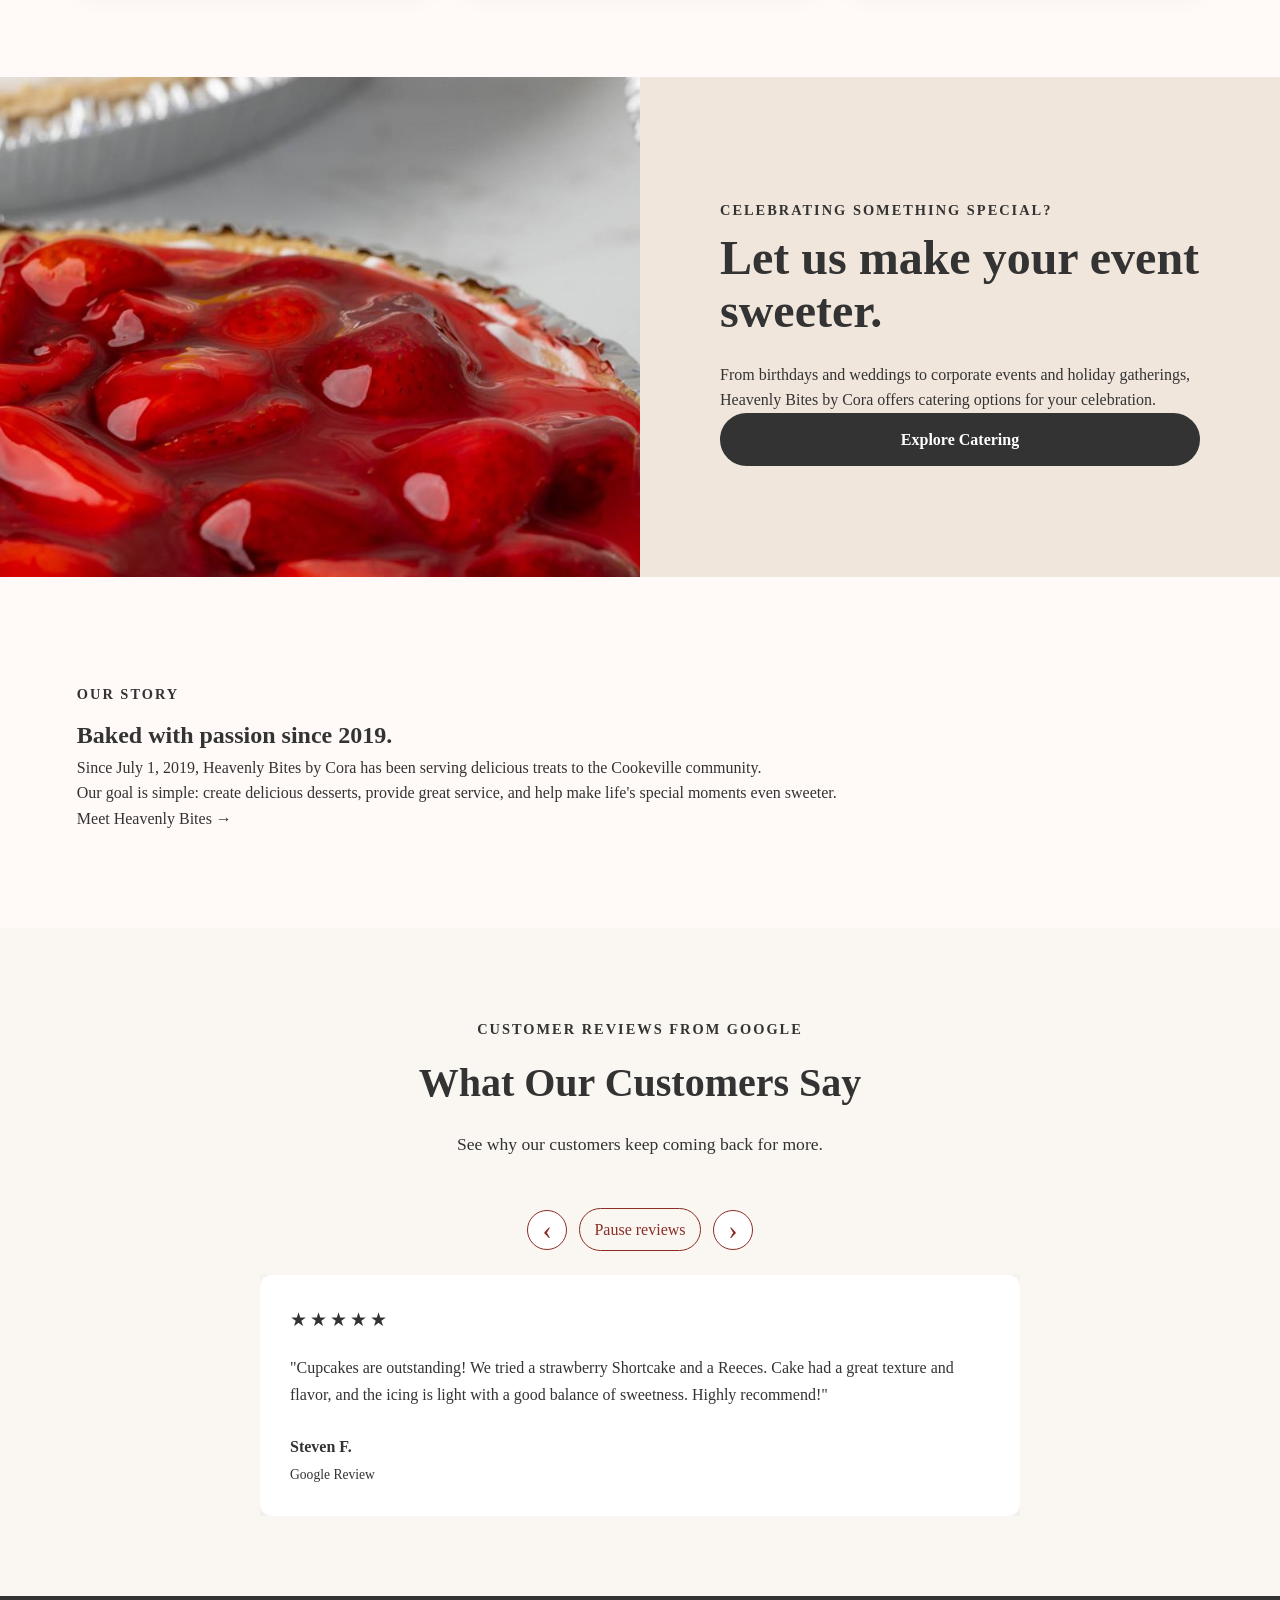
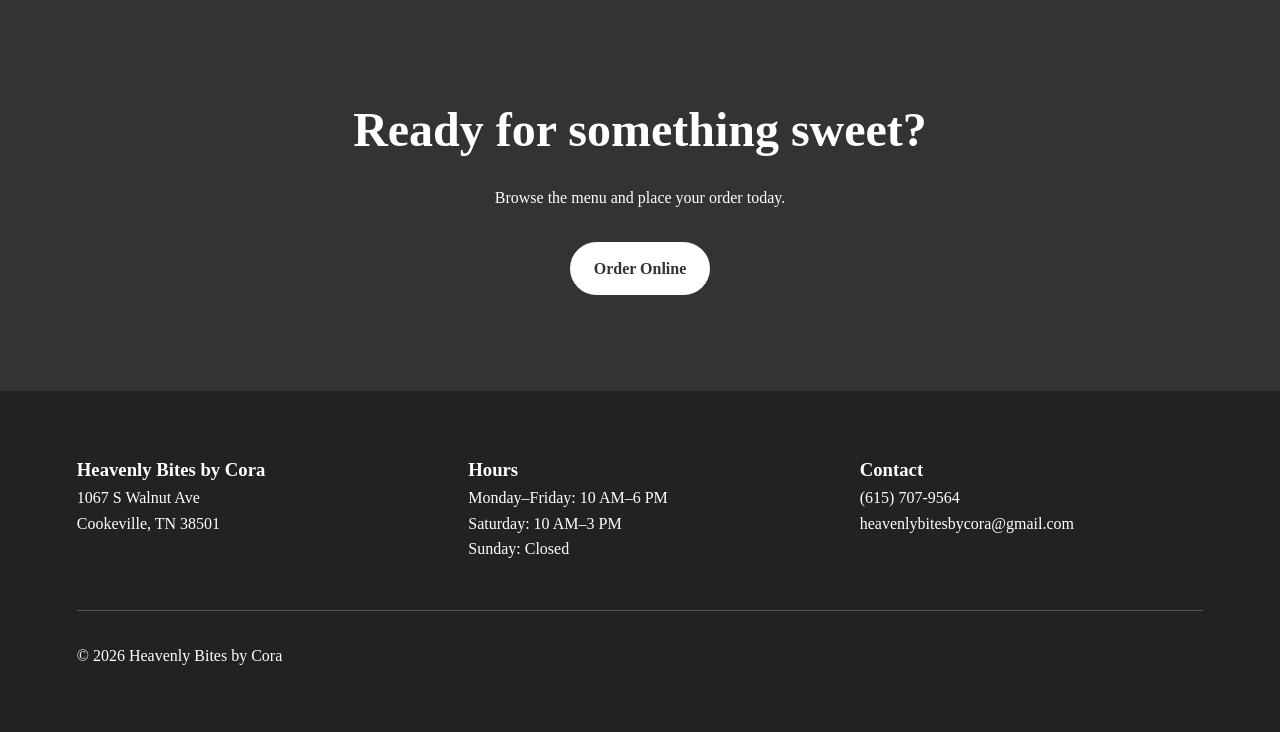
==== commit 8a4ee71d: "Finalzied" ====
--- a/index.html
+++ b/index.html
@@ -271,3 +271,4 @@
     <script src="js/script.js"></script>
   </body>
 </html>
+<!-- ========== This is just a demo site as a case study in cleaning up UX and UI ============ -->
--- a/css/style.css
+++ b/css/style.css
@@ -324,45 +324,63 @@
     grid-template-columns: minmax(0, 1fr);
 }
 
+.reviews-grid.is-carousel {
+    max-width: 760px;
+    margin: 0 auto;
+    display: grid;
+    grid-template-columns: minmax(0, 1fr);
+    overflow: hidden;
+}
+
 .reviews-grid.is-carousel .review-card {
     grid-area: 1 / 1;
     opacity: 0;
     pointer-events: none;
     transform: translateX(110%);
     transition:
-        opacity .6s ease,
-        transform .6s ease,
-        box-shadow .3s ease;
-}
-
+        transform 0.6s ease,
+        opacity 0.6s ease,
+        box-shadow 0.3s ease;
+}
+
+/* The currently visible review */
 .reviews-grid.is-carousel .review-card.is-active {
     opacity: 1;
     pointer-events: auto;
     transform: translateX(0);
 }
 
+/* Current review leaving to the left */
 .reviews-grid.is-carousel .review-card.is-leaving-left {
     opacity: 0;
+    pointer-events: none;
     transform: translateX(-110%);
 }
 
+/* Current review leaving to the right */
 .reviews-grid.is-carousel .review-card.is-leaving-right {
     opacity: 0;
+    pointer-events: none;
     transform: translateX(110%);
 }
 
+/* Next review waits off-screen to the right */
+.reviews-grid.is-carousel .review-card.is-entering-right {
+    opacity: 0;
+    pointer-events: none;
+    transform: translateX(110%);
+}
+
+/* Previous review waits off-screen to the left */
 .reviews-grid.is-carousel .review-card.is-entering-left {
-    transition: none;
+    opacity: 0;
+    pointer-events: none;
     transform: translateX(-110%);
 }
 
-.reviews-grid.is-carousel .review-card.is-entering-right {
-    transition: none;
-    transform: translateX(110%);
-}
-
 .reviews-grid.is-carousel .review-card:hover {
-    transform: translateX(0);
+    transform: inherit;
+    box-shadow: 0 10px 25px rgba(0, 0, 0, 0.12);
 }
 
 .review-carousel-controls {
@@ -1112,4 +1130,5 @@
         width: 100%;
     }
 
-}+}
+/* ========== This is just a demo site as a case study in cleaning up UX and UI ============*/
